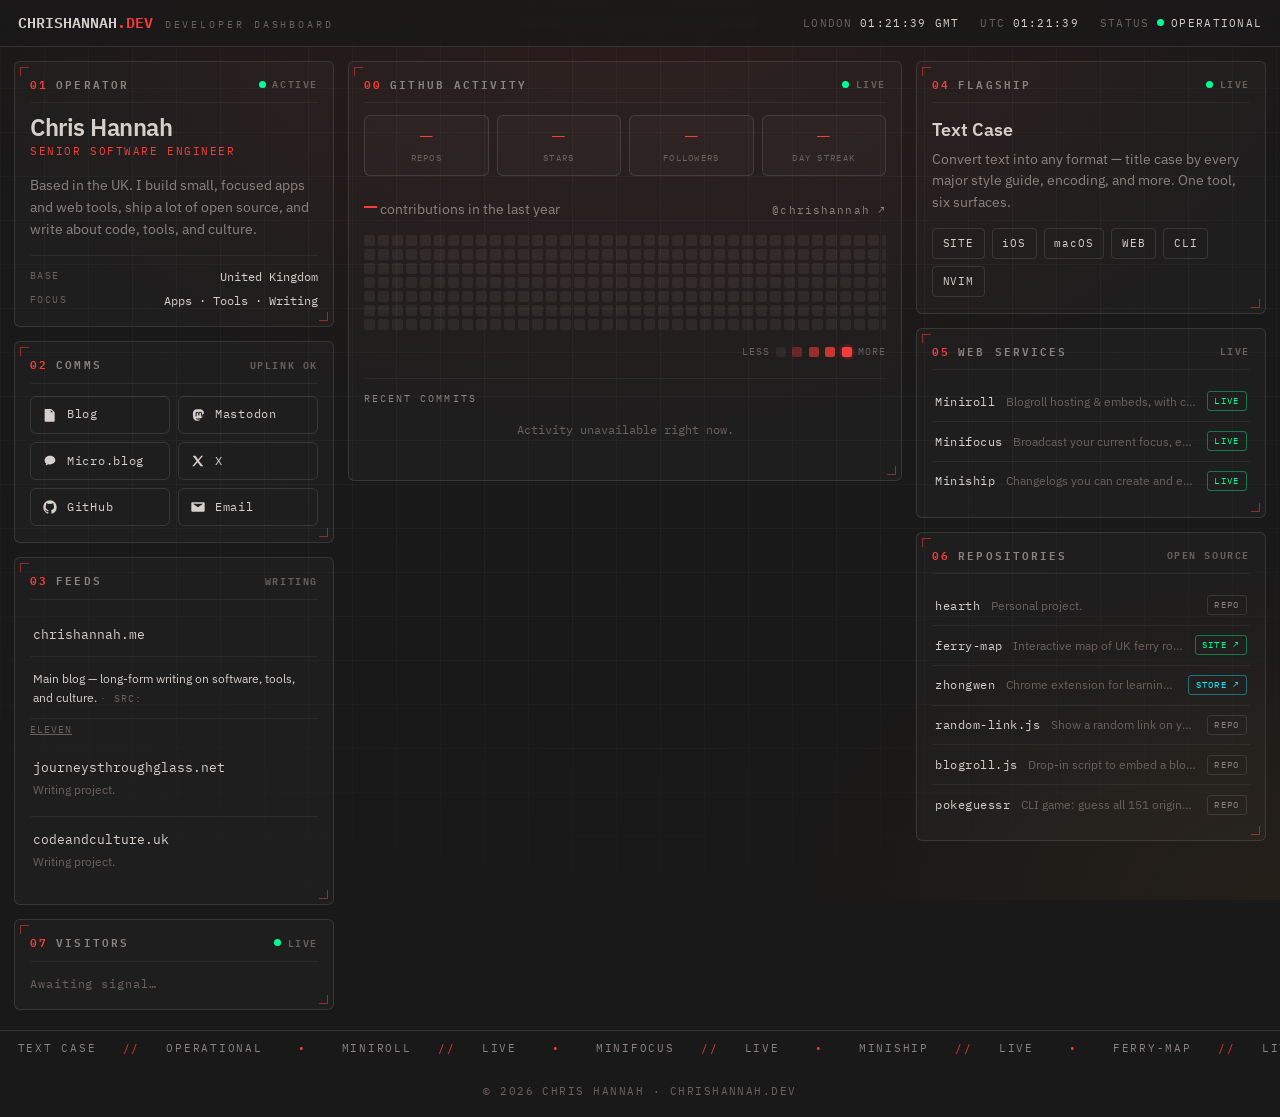
==== index.html @ a65458b7 "Add dynamic data, Voltage theme, OG image, and SEO Dynamic: - Latest blog posts in Feeds via a sched" ====
<!DOCTYPE html>
<html lang="en">
<head>
  <meta charset="UTF-8" />
  <meta name="viewport" content="width=device-width, initial-scale=1.0" />
  <title>Chris Hannah — Dashboard</title>
  <meta name="description" content="Chris Hannah — Senior Software Engineer. Apps, web services, open source, and writing, with live GitHub activity." />

  <meta property="og:type" content="website" />
  <meta property="og:title" content="Chris Hannah" />
  <meta property="og:description" content="Apps, web services, open source, and writing — one dashboard." />
  <meta property="og:url" content="https://chrishannah.dev" />
  <meta property="og:image" content="https://chrishannah.dev/og.png" />
  <meta property="og:image:width" content="1200" />
  <meta property="og:image:height" content="630" />
  <meta name="twitter:card" content="summary_large_image" />
  <meta name="twitter:title" content="Chris Hannah" />
  <meta name="twitter:description" content="Apps, web services, open source, and writing — one dashboard." />
  <meta name="twitter:image" content="https://chrishannah.dev/og.png" />
  <meta name="twitter:site" content="@chrishannah" />
  <meta name="theme-color" content="#1a1919" />

  <link rel="icon" href="data:image/svg+xml,%3Csvg xmlns='http://www.w3.org/2000/svg' viewBox='0 0 100 100'%3E%3Crect x='12' y='16' width='76' height='56' rx='6' fill='none' stroke='%23f73d3a' stroke-width='7'/%3E%3Cpath d='M24 58l14-16 12 10 16-22' fill='none' stroke='%23f73d3a' stroke-width='7' stroke-linecap='round' stroke-linejoin='round'/%3E%3C/svg%3E" />
  <link rel="me" href="https://hachyderm.io/@chrishannah" />

  <link rel="preconnect" href="https://fonts.googleapis.com" />
  <link rel="preconnect" href="https://fonts.gstatic.com" crossorigin />
  <link href="https://fonts.googleapis.com/css2?family=IBM+Plex+Mono:wght@400;500;600&family=IBM+Plex+Sans:wght@400;500;600&display=swap" rel="stylesheet" />
  <link rel="stylesheet" href="/style.css" />
</head>
<body>
  <div class="grid-bg" aria-hidden="true"></div>
  <a class="skip-link" href="#main">Skip to content</a>

  <!-- Top bar ------------------------------------------------------------- -->
  <header class="topbar">
    <div class="brand">
      <span class="mark">CHRISHANNAH<span class="dim">.DEV</span></span>
      <span class="sub">Developer Dashboard</span>
    </div>
    <div class="readouts">
      <div class="readout">
        <span class="label">London</span>
        <span class="val" id="clock-uk">--:--:--</span>
      </div>
      <div class="readout">
        <span class="label">UTC</span>
        <span class="val" id="clock-utc">--:--:--</span>
      </div>
      <div class="readout">
        <span class="label">Status</span>
        <span class="dot" aria-hidden="true"></span>
        <span class="val">Operational</span>
      </div>
    </div>
  </header>

  <main id="main" class="dash">
    <!-- LEFT ------------------------------------------------------------- -->
    <div class="col">
      <section class="panel operator" aria-labelledby="op-h">
        <div class="panel-h">
          <span class="h-left"><span class="h-idx">01</span> <span id="op-h">Operator</span></span>
          <span class="h-status"><span class="dot" aria-hidden="true"></span> Active</span>
        </div>
        <h1 class="name">Chris Hannah</h1>
        <p class="role">Senior Software Engineer</p>
        <p class="bio">
          Based in the UK. I build small, focused apps and web tools, ship a lot
          of open source, and write about code, tools, and culture.
        </p>
        <div class="meta-rows">
          <div><span class="k">Base</span><span class="v">United Kingdom</span></div>
          <div><span class="k">Focus</span><span class="v" id="focus">Apps &middot; Tools &middot; Writing</span></div>
        </div>
      </section>

      <section class="panel" aria-labelledby="comms-h">
        <div class="panel-h">
          <span class="h-left"><span class="h-idx">02</span> <span id="comms-h">Comms</span></span>
          <span class="h-status">Uplink OK</span>
        </div>
        <div class="comms-grid">
          <a class="comm" href="https://chrishannah.me">
            <svg viewBox="0 0 24 24" aria-hidden="true"><path d="M5 3h9l5 5v13a1 1 0 0 1-1 1H5a1 1 0 0 1-1-1V4a1 1 0 0 1 1-1Zm8 1.5V8h3.5L13 4.5ZM7 11h10v1.6H7V11Zm0 3.4h10V16H7v-1.6Z"/></svg>
            Blog
          </a>
          <a class="comm" href="https://hachyderm.io/@chrishannah" rel="me">
            <svg viewBox="0 0 24 24" aria-hidden="true"><path d="M21 9.6c0-4-2.6-5.2-2.6-5.2C17.1 3.7 14.9 3.5 12.7 3.5h-.06c-2.2 0-4.4.2-5.7.9 0 0-2.6 1.2-2.6 5.2 0 .9 0 2 .06 2.9.2 3.4.7 6.7 3.9 7.6 1.4.4 2.7.5 3.7.4 1.6-.08 2.6-.6 2.6-.6l-.06-1.25s-1.15.4-2.45.35c-1.3-.05-2.7-.15-2.9-1.75a3.3 3.3 0 0 1-.03-.45s1.3.32 2.95.4c1 .05 2-.06 2.95-.17 1.65-.2 3.1-1.2 3.3-2.15.3-1.45.27-3.6.27-3.6Zm-2.75 4.75h-1.7V10c0-.9-.4-1.35-1.15-1.35-.85 0-1.27.55-1.27 1.65v2.4h-1.7v-2.4c0-1.1-.42-1.65-1.27-1.65-.75 0-1.15.45-1.15 1.35v4.35H8.34V9.85c0-.9.24-1.6.7-2.1.47-.5 1.07-.76 1.82-.76.86 0 1.5.33 1.92 1l.42.72.42-.72c.42-.67 1.06-1 1.92-1 .75 0 1.35.26 1.82.76.46.5.7 1.2.7 2.1v4.5Z"/></svg>
            Mastodon
          </a>
          <a class="comm" href="https://micro.chrishannah.me">
            <svg viewBox="0 0 24 24" aria-hidden="true"><path d="M12 4c4.4 0 8 2.9 8 6.6 0 3.6-3.6 6.5-8 6.5-.9 0-1.7-.1-2.5-.3-.7.5-2 1.3-3.8 1.6-.3 0-.5-.2-.3-.5.3-.4.9-1.2 1-2C4.3 14.4 4 12.6 4 10.6 4 6.9 7.6 4 12 4Z"/></svg>
            Micro.blog
          </a>
          <a class="comm" href="https://x.com/chrishannah">
            <svg viewBox="0 0 24 24" aria-hidden="true"><path d="M4 4h4.2l4 5.6L17 4h2.6l-6.3 7.5L20 20h-4.2l-4.3-6L6 20H3.4l6.6-7.9L4 4Z"/></svg>
            X
          </a>
          <a class="comm" href="https://github.com/chrishannah">
            <svg viewBox="0 0 24 24" aria-hidden="true"><path d="M12 2C6.5 2 2 6.6 2 12.3c0 4.5 2.9 8.4 6.8 9.7.5.1.7-.2.7-.5v-1.9c-2.8.6-3.4-1.2-3.4-1.2-.5-1.2-1.1-1.5-1.1-1.5-.9-.6.1-.6.1-.6 1 .1 1.5 1 1.5 1 .9 1.5 2.3 1.1 2.9.9.1-.7.3-1.1.6-1.4-2.2-.3-4.6-1.1-4.6-5 0-1.1.4-2 1-2.7-.1-.3-.4-1.3.1-2.7 0 0 .8-.3 2.7 1a9.3 9.3 0 0 1 5 0c1.9-1.3 2.7-1 2.7-1 .5 1.4.2 2.4.1 2.7.6.7 1 1.6 1 2.7 0 3.9-2.3 4.7-4.6 5 .4.3.7.9.7 1.9v2.8c0 .3.2.6.7.5A10.1 10.1 0 0 0 22 12.3C22 6.6 17.5 2 12 2Z"/></svg>
            GitHub
          </a>
          <a class="comm" href="mailto:me@chrishannah.me">
            <svg viewBox="0 0 24 24" aria-hidden="true"><path d="M3.5 5h17A1.5 1.5 0 0 1 22 6.5v11a1.5 1.5 0 0 1-1.5 1.5h-17A1.5 1.5 0 0 1 2 17.5v-11A1.5 1.5 0 0 1 3.5 5Zm.9 2 7.6 5.4L19.6 7H4.4Z"/></svg>
            Email
          </a>
        </div>
      </section>

      <section class="panel" aria-labelledby="feeds-h">
        <div class="panel-h">
          <span class="h-left"><span class="h-idx">03</span> <span id="feeds-h">Feeds</span></span>
          <span class="h-status">Writing</span>
        </div>
        <div class="feeds">
          <a class="feed" href="https://chrishannah.me" data-feed="chrishannah.me">
            <span class="feed-name">chrishannah.me</span>
            <div class="feed-desc">
              Main blog — long-form writing on software, tools, and culture.
              <span class="feed-src"> · src: <a class="feed-src" href="https://github.com/chrishannah/eleven">eleven</a></span>
            </div>
            <div class="feed-latest" hidden></div>
          </a>
          <a class="feed" href="https://journeysthroughglass.net" data-feed="journeysthroughglass.net">
            <span class="feed-name">journeysthroughglass.net</span>
            <div class="feed-desc">Writing project.</div>
            <div class="feed-latest" hidden></div>
          </a>
          <a class="feed" href="https://codeandculture.uk" data-feed="codeandculture.uk">
            <span class="feed-name">codeandculture.uk</span>
            <div class="feed-desc">Writing project.</div>
            <div class="feed-latest" hidden></div>
          </a>
        </div>
      </section>

      <section class="panel" aria-labelledby="vis-h">
        <div class="panel-h">
          <span class="h-left"><span class="h-idx">07</span> <span id="vis-h">Visitors</span></span>
          <span class="h-status"><span class="dot" aria-hidden="true"></span> Live</span>
        </div>
        <!-- Tinylytics countries widget (rendered by the embed script below) -->
        <div class="tinylytics_countries countries"></div>
      </section>
    </div>

    <!-- CENTER — live GitHub activity ------------------------------------ -->
    <div class="col">
      <section class="panel activity-panel" aria-labelledby="act-h">
        <div class="panel-h">
          <span class="h-left"><span class="h-idx">00</span> <span id="act-h">GitHub Activity</span></span>
          <span class="h-status"><span class="dot" aria-hidden="true"></span> Live</span>
        </div>

        <div class="stats" id="stats">
          <div class="stat"><span class="stat-n" id="st-repos">&mdash;</span><span class="stat-l">Repos</span></div>
          <div class="stat"><span class="stat-n" id="st-stars">&mdash;</span><span class="stat-l">Stars</span></div>
          <div class="stat"><span class="stat-n" id="st-followers">&mdash;</span><span class="stat-l">Followers</span></div>
          <div class="stat"><span class="stat-n" id="st-streak">&mdash;</span><span class="stat-l">Day streak</span></div>
        </div>

        <div class="hm-head">
          <div class="t"><span class="hm-total" id="ct-total">&mdash;</span> contributions in the last year</div>
          <a class="hm-profile" href="https://github.com/chrishannah">@chrishannah &#8599;</a>
        </div>

        <div class="heatmap-scroll">
          <div class="heatmap" id="heatmap" role="img" aria-label="GitHub contribution heatmap for the last year"></div>
        </div>
        <div class="hm-legend">
          Less
          <span class="hm-cell" aria-hidden="true"></span>
          <span class="hm-cell l1" aria-hidden="true"></span>
          <span class="hm-cell l2" aria-hidden="true"></span>
          <span class="hm-cell l3" aria-hidden="true"></span>
          <span class="hm-cell l4" aria-hidden="true"></span>
          More
        </div>

        <div class="act-sub">
          <span>Recent Commits</span>
          <span id="act-live"></span>
        </div>
        <ol class="log" id="log">
          <li class="skel"><span class="sk sk-a"></span><span class="sk sk-b"></span><span class="sk sk-c"></span></li>
          <li class="skel"><span class="sk sk-a"></span><span class="sk sk-b"></span><span class="sk sk-c"></span></li>
          <li class="skel"><span class="sk sk-a"></span><span class="sk sk-b"></span><span class="sk sk-c"></span></li>
          <li class="skel"><span class="sk sk-a"></span><span class="sk sk-b"></span><span class="sk sk-c"></span></li>
          <li class="skel"><span class="sk sk-a"></span><span class="sk sk-b"></span><span class="sk sk-c"></span></li>
        </ol>
      </section>
    </div>

    <!-- RIGHT ------------------------------------------------------------ -->
    <div class="col">
      <section class="panel" aria-labelledby="flag-h">
        <div class="panel-h">
          <span class="h-left"><span class="h-idx">04</span> <span id="flag-h">Flagship</span></span>
          <span class="h-status"><span class="dot" aria-hidden="true"></span> Live</span>
        </div>
        <h2 class="flag-title">Text Case</h2>
        <p class="flag-desc">
          Convert text into any format — title case by every major style guide,
          encoding, and more. One tool, six surfaces.
        </p>
        <div class="platforms">
          <a class="platform" href="https://textcase.app">SITE</a>
          <a class="platform" href="https://apps.apple.com/us/app/text-case/id1407730596?uo=4">iOS</a>
          <a class="platform" href="https://apps.apple.com/us/app/text-case/id1492174677?ls=1&amp;mt=12">macOS</a>
          <a class="platform" href="https://web.textcase.app">WEB</a>
          <a class="platform" href="https://github.com/chrishannah/textcase-cli">CLI</a>
          <a class="platform" href="https://github.com/chrishannah/textcase.nvim">NVIM</a>
        </div>
      </section>

      <section class="panel" aria-labelledby="svc-h">
        <div class="panel-h">
          <span class="h-left"><span class="h-idx">05</span> <span id="svc-h">Web Services</span></span>
          <span class="h-status">Live</span>
        </div>
        <div class="systems">
          <a class="sys" href="https://miniroll.app">
            <span class="sys-name">Miniroll</span>
            <span class="sys-desc">Blogroll hosting &amp; embeds, with combined RSS.</span>
            <span class="sys-tag live">Live</span>
          </a>
          <a class="sys" href="https://minifocus.app">
            <span class="sys-name">Minifocus</span>
            <span class="sys-desc">Broadcast your current focus, embed anywhere.</span>
            <span class="sys-tag live">Live</span>
          </a>
          <a class="sys" href="https://miniship.app">
            <span class="sys-name">Miniship</span>
            <span class="sys-desc">Changelogs you can create and embed.</span>
            <span class="sys-tag live">Live</span>
          </a>
        </div>
      </section>

      <section class="panel" aria-labelledby="repo-h">
        <div class="panel-h">
          <span class="h-left"><span class="h-idx">06</span> <span id="repo-h">Repositories</span></span>
          <span class="h-status">Open Source</span>
        </div>
        <div class="systems">
          <a class="sys" href="https://github.com/chrishannah/hearth">
            <span class="sys-name">hearth</span>
            <span class="sys-desc">Personal project.</span>
            <span class="sys-tag">Repo</span>
          </a>
          <div class="sys">
            <a class="sys-name" href="https://github.com/chrishannah/ferry-map">ferry-map</a>
            <span class="sys-desc">Interactive map of UK ferry routes.</span>
            <a class="sys-tag live" href="https://ferry.chrishannah.dev">Site&nbsp;&#8599;</a>
          </div>
          <div class="sys">
            <a class="sys-name" href="https://github.com/chrishannah/zhongwen">zhongwen</a>
            <span class="sys-desc">Chrome extension for learning Mandarin.</span>
            <a class="sys-tag store" href="https://chromewebstore.google.com/detail/zhongwen/locihbdghodjcnihijgfoidcjdagjpco">Store&nbsp;&#8599;</a>
          </div>
          <a class="sys" href="https://github.com/chrishannah/random-link.js">
            <span class="sys-name">random-link.js</span>
            <span class="sys-desc">Show a random link on your website.</span>
            <span class="sys-tag">Repo</span>
          </a>
          <a class="sys" href="https://github.com/chrishannah/blogroll.js">
            <span class="sys-name">blogroll.js</span>
            <span class="sys-desc">Drop-in script to embed a blogroll.</span>
            <span class="sys-tag">Repo</span>
          </a>
          <a class="sys" href="https://github.com/chrishannah/pokeguessr">
            <span class="sys-name">pokeguessr</span>
            <span class="sys-desc">CLI game: guess all 151 original Pokémon.</span>
            <span class="sys-tag">Repo</span>
          </a>
        </div>
      </section>
    </div>
  </main>

  <!-- Ticker -------------------------------------------------------------- -->
  <div class="ticker" aria-hidden="true">
    <div class="ticker-track" id="ticker"></div>
  </div>

  <footer class="foot">
    &copy; <span id="year">2026</span> Chris Hannah · chrishannah.dev
  </footer>

  <!-- Clocks, ticker ------------------------------------------------------ -->
  <script>
    (function () {
      var utcEl = document.getElementById("clock-utc");
      var ukEl = document.getElementById("clock-uk");
      var ukFmt, ukZone;
      try {
        ukFmt = new Intl.DateTimeFormat("en-GB", {
          timeZone: "Europe/London", hour: "2-digit", minute: "2-digit",
          second: "2-digit", hour12: false
        });
        ukZone = new Intl.DateTimeFormat("en-GB", {
          timeZone: "Europe/London", timeZoneName: "short"
        });
      } catch (e) {}
      function pad(n) { return String(n).padStart(2, "0"); }
      function tick() {
        var d = new Date();
        utcEl.textContent =
          pad(d.getUTCHours()) + ":" + pad(d.getUTCMinutes()) + ":" + pad(d.getUTCSeconds());
        if (ukFmt) {
          var tz = "";
          try {
            var parts = ukZone.formatToParts(d);
            for (var i = 0; i < parts.length; i++)
              if (parts[i].type === "timeZoneName") tz = " " + parts[i].value;
          } catch (e) {}
          ukEl.textContent = ukFmt.format(d) + tz;
        } else {
          ukEl.textContent = utcEl.textContent;
        }
      }
      tick();
      setInterval(tick, 1000);
      document.getElementById("year").textContent = new Date().getFullYear();

      var items = [
        "TEXT CASE // OPERATIONAL", "MINIROLL // LIVE", "MINIFOCUS // LIVE",
        "MINISHIP // LIVE", "FERRY-MAP // LIVE", "ZHONGWEN // CHROME STORE",
        "BLOGROLL.JS // ONLINE", "RANDOM-LINK.JS // ONLINE", "POKEGUESSR // ONLINE",
        "CHRISHANNAH.ME // BROADCASTING", "ALL SYSTEMS NOMINAL"
      ];
      var html = items.map(function (t) {
        return "<span>" + t.replace("//", '<span class="sep">//</span>') + "</span>";
      }).join('<span class="sep">•</span>');
      document.getElementById("ticker").innerHTML =
        html + '<span class="sep">•</span>' + html;
    })();
  </script>

  <!-- Live GitHub activity ------------------------------------------------ -->
  <script>
    (function () {
      var USER = "chrishannah";
      // Minifocus: set this to your public Minifocus JSON/text endpoint to show
      // your current focus live. Leave "" to keep the static focus label.
      var FOCUS_URL = "";
      var hm = document.getElementById("heatmap");

      // Skeleton heatmap so the panel looks intentional before/without data.
      var SKELETON = 53 * 7;
      for (var i = 0; i < SKELETON; i++) {
        var c = document.createElement("div");
        c.className = "hm-cell";
        hm.appendChild(c);
      }

      function fmt(n) { return (n == null ? "—" : Number(n).toLocaleString()); }

      function streakFrom(days) {
        // consecutive days with contributions, counting back from the end;
        // today counting as 0 does not break the streak (grace day).
        var streak = 0;
        var todayStr = new Date().toISOString().slice(0, 10);
        for (var i = days.length - 1; i >= 0; i--) {
          if (days[i].count > 0) streak++;
          else if (days[i].date === todayStr) continue; // grace for today
          else break;
        }
        return streak;
      }

      function timeAgo(iso) {
        var s = Math.floor((Date.now() - new Date(iso).getTime()) / 1000);
        if (s < 60) return s + "s";
        var m = Math.floor(s / 60); if (m < 60) return m + "m";
        var h = Math.floor(m / 60); if (h < 24) return h + "h";
        var d = Math.floor(h / 24); if (d < 7) return d + "d";
        var w = Math.floor(d / 7); if (w < 5) return w + "w";
        var mo = Math.floor(d / 30); if (mo < 12) return mo + "mo";
        return Math.floor(d / 365) + "y";
      }
      function esc(t) {
        var e = document.createElement("div");
        e.textContent = t == null ? "" : String(t);
        return e.innerHTML;
      }

      // --- Contribution heatmap (CORS-friendly community API) ---
      fetch("https://github-contributions-api.jogruber.de/v4/" + USER + "?y=last")
        .then(function (r) { if (!r.ok) throw 0; return r.json(); })
        .then(function (data) {
          var days = data.contributions || [];
          if (!days.length) return;
          hm.innerHTML = "";
          var first = new Date(days[0].date + "T00:00:00Z");
          var pad = first.getUTCDay();
          for (var p = 0; p < pad; p++) {
            var pc = document.createElement("div");
            pc.className = "hm-cell pad";
            hm.appendChild(pc);
          }
          var total = 0;
          days.forEach(function (day) {
            total += day.count;
            var cell = document.createElement("div");
            cell.className = "hm-cell l" + day.level;
            cell.title = day.date + " · " + day.count +
              (day.count === 1 ? " contribution" : " contributions");
            hm.appendChild(cell);
          });
          document.getElementById("ct-total").textContent = total.toLocaleString();
          document.getElementById("st-streak").textContent = fmt(streakFrom(days));
          var sc = document.querySelector(".heatmap-scroll");
          sc.scrollLeft = sc.scrollWidth;
        })
        .catch(function () {
          document.getElementById("ct-total").textContent = "—";
        });

      // --- Profile + repo stats (GitHub API, CORS-enabled) ---
      fetch("https://api.github.com/users/" + USER)
        .then(function (r) { if (!r.ok) throw 0; return r.json(); })
        .then(function (u) {
          document.getElementById("st-repos").textContent = fmt(u.public_repos);
          document.getElementById("st-followers").textContent = fmt(u.followers);
        })
        .catch(function () {});

      fetch("https://api.github.com/users/" + USER + "/repos?per_page=100&type=owner")
        .then(function (r) { if (!r.ok) throw 0; return r.json(); })
        .then(function (repos) {
          var stars = repos.reduce(function (a, r) {
            return a + (r.fork ? 0 : (r.stargazers_count || 0));
          }, 0);
          document.getElementById("st-stars").textContent = fmt(stars);
        })
        .catch(function () {});

      // --- Current focus (Minifocus) ---
      if (FOCUS_URL) {
        fetch(FOCUS_URL)
          .then(function (r) { if (!r.ok) throw 0; var ct = r.headers.get("content-type") || ""; return ct.indexOf("json") > -1 ? r.json() : r.text(); })
          .then(function (d) {
            var text = typeof d === "string" ? d : (d.focus || d.status || d.text || d.title || "");
            text = String(text).trim();
            if (text) document.getElementById("focus").textContent = text;
          })
          .catch(function () {});
      }

      // --- Latest blog posts (cached by GitHub Action -> data/feeds.json) ---
      fetch("/data/feeds.json", { cache: "no-cache" })
        .then(function (r) { if (!r.ok) throw 0; return r.json(); })
        .then(function (data) {
          var feeds = (data && data.feeds) || {};
          document.querySelectorAll("[data-feed]").forEach(function (el) {
            var f = feeds[el.getAttribute("data-feed")];
            if (!f || !f.title) return;
            var slot = el.querySelector(".feed-latest");
            if (!slot) return;
            var when = "";
            if (f.date) {
              var d = new Date(f.date);
              if (!isNaN(d)) when = " · " + d.toLocaleDateString("en-GB", { day: "numeric", month: "short" });
            }
            slot.innerHTML = '<span class="fl-arrow">›</span>' +
              '<span class="fl-title">' + esc(f.title) + "</span>" +
              '<span class="fl-date">' + esc(when) + "</span>";
            slot.hidden = false;
          });
        })
        .catch(function () {});

      // --- Recent commits / activity (GitHub public events, CORS-enabled) ---
      var log = document.getElementById("log");
      fetch("https://api.github.com/users/" + USER + "/events/public?per_page=40", {
        headers: { Accept: "application/vnd.github+json" }
      })
        .then(function (r) { if (!r.ok) throw 0; return r.json(); })
        .then(function (events) {
          var rows = [];
          for (var i = 0; i < events.length && rows.length < 7; i++) {
            var ev = events[i];
            var repo = (ev.repo && ev.repo.name ? ev.repo.name.split("/").pop() : "");
            var msg = null;
            if (ev.type === "PushEvent" && ev.payload.commits && ev.payload.commits.length) {
              msg = ev.payload.commits[ev.payload.commits.length - 1].message.split("\n")[0];
            } else if (ev.type === "CreateEvent" && ev.payload.ref_type === "repository") {
              msg = "created repository";
            } else if (ev.type === "CreateEvent" && ev.payload.ref_type === "tag") {
              msg = "tagged " + ev.payload.ref;
            } else if (ev.type === "ReleaseEvent") {
              msg = "released " + (ev.payload.release ? ev.payload.release.tag_name : "");
            } else if (ev.type === "PullRequestEvent") {
              msg = ev.payload.action + " PR: " + ev.payload.pull_request.title;
            } else if (ev.type === "IssuesEvent") {
              msg = ev.payload.action + " issue: " + ev.payload.issue.title;
            }
            if (msg) rows.push({ repo: repo, msg: msg, ago: timeAgo(ev.created_at) });
          }
          if (!rows.length) {
            log.innerHTML = '<li class="empty">No recent public activity.</li>';
            return;
          }
          log.innerHTML = rows.map(function (r) {
            return '<li><span class="repo">' + esc(r.repo) + '</span>' +
              '<span class="msg">' + esc(r.msg) + '</span>' +
              '<span class="ago">' + esc(r.ago) + '</span></li>';
          }).join("");
          document.getElementById("act-live").textContent = "· synced " +
            new Date().toLocaleTimeString([], { hour: "2-digit", minute: "2-digit" });
        })
        .catch(function () {
          log.innerHTML = '<li class="empty">Activity unavailable right now.</li>';
        });
    })();
  </script>

  <!-- Analytics + countries widget (Tinylytics). Counts hits and renders the
       .tinylytics_countries widget. Remove ?countries to hide the widget. -->
  <script defer src="https://tinylytics.app/embed/_WLqQ_gWymW1kmjy_GQt.js?countries"></script>
</body>
</html>
---- style.css ----
/* ===========================================================================
   chrishannah.dev — Developer Situation Dashboard
   Dark HUD / command-center aesthetic. No build step.
=========================================================================== */

:root {
  /* Palette: Voltage — carbon black / parchment, cinnabar lead, neon spectrum.
     Matched to the chrishannah.me blog theme. */
  --bg: #1a1919;
  --bg-2: #262424;
  --panel: rgba(214, 208, 205, 0.028);
  --panel-2: rgba(214, 208, 205, 0.055);
  --line: rgba(214, 208, 205, 0.14);
  --line-soft: rgba(214, 208, 205, 0.07);
  --grid: rgba(214, 208, 205, 0.045);

  --fg: #d6d0cd;
  --fg-dim: #8a8482;
  --fg-faint: #6a625f;

  --accent: #f73d3a;   /* cinnabar */
  --accent-2: #17ecff; /* electric aqua */
  --live: #00ff95;     /* spring green */
  --warn: #f3961d;     /* carrot orange */
  --danger: #ee388a;   /* barbie pink */

  /* contribution heatmap scale (cinnabar heat) */
  --hm0: rgba(214, 208, 205, 0.07);
  --hm1: rgba(247, 61, 58, 0.32);
  --hm2: rgba(247, 61, 58, 0.55);
  --hm3: rgba(247, 61, 58, 0.78);
  --hm4: #f73d3a;

  --radius: 6px;
  --mono: "IBM Plex Mono", ui-monospace, SFMono-Regular, "SF Mono", Menlo,
    Consolas, monospace;
  --sans: "IBM Plex Sans", -apple-system, BlinkMacSystemFont, "Segoe UI", Roboto,
    Helvetica, Arial, sans-serif;
}

*,
*::before,
*::after {
  box-sizing: border-box;
}

html {
  -webkit-text-size-adjust: 100%;
}

body {
  margin: 0;
  min-height: 100vh;
  background: var(--bg);
  color: var(--fg);
  font-family: var(--sans);
  font-size: 15px;
  line-height: 1.55;
  -webkit-font-smoothing: antialiased;
  text-rendering: optimizeLegibility;
  overflow-x: hidden;
}

/* Ambient layers ---------------------------------------------------------- */

.grid-bg {
  position: fixed;
  inset: 0;
  pointer-events: none;
  z-index: 0;
  background-image: linear-gradient(var(--grid) 1px, transparent 1px),
    linear-gradient(90deg, var(--grid) 1px, transparent 1px);
  background-size: 44px 44px;
  mask-image: radial-gradient(ellipse 90% 80% at 50% 30%, #000 40%, transparent 100%);
  -webkit-mask-image: radial-gradient(ellipse 90% 80% at 50% 30%, #000 40%, transparent 100%);
}

body::before {
  content: "";
  position: fixed;
  inset: 0;
  z-index: 0;
  background: radial-gradient(1200px 800px at 50% -5%, rgba(247, 61, 58, 0.09), transparent 60%),
    radial-gradient(900px 600px at 100% 100%, rgba(243, 150, 29, 0.05), transparent 55%);
  pointer-events: none;
}

/* Links never fall back to the browser's default visited purple */
a { color: var(--accent); }
a:visited { color: inherit; }
.comm, .comm:visited,
.platform, .platform:visited,
.sys, .sys:visited,
.sys-name, .sys-name:visited,
.feed, .feed:visited,
.feed-name, .feed-name:visited { color: var(--fg); }
.hm-profile:visited, .feed-src:visited { color: var(--fg-faint); }
.sys-tag:visited { color: inherit; }

.skip-link {
  position: absolute;
  left: -9999px;
  top: 0;
  z-index: 100;
  background: var(--accent);
  color: #1a1919;
  padding: 0.5rem 1rem;
  font-family: var(--mono);
  font-weight: 600;
}
.skip-link:focus {
  left: 0;
}

/* Top bar ----------------------------------------------------------------- */

.topbar {
  position: sticky;
  top: 0;
  z-index: 50;
  display: flex;
  align-items: center;
  justify-content: space-between;
  gap: 1rem;
  flex-wrap: wrap;
  padding: 0.7rem 1.1rem;
  background: rgba(26, 25, 25, 0.82);
  backdrop-filter: blur(8px);
  -webkit-backdrop-filter: blur(8px);
  border-bottom: 1px solid var(--line);
}

.brand {
  display: flex;
  align-items: baseline;
  gap: 0.75rem;
  min-width: 0;
}
.brand .mark {
  font-family: var(--mono);
  font-weight: 600;
  font-size: 0.95rem;
  color: var(--fg);
}
.brand .mark .dim {
  color: var(--accent);
}
.brand .sub {
  font-family: var(--mono);
  font-size: 0.65rem;
  letter-spacing: 0.28em;
  text-transform: uppercase;
  color: var(--fg-faint);
  white-space: nowrap;
}

.readouts {
  display: flex;
  align-items: center;
  gap: 1.3rem;
  font-family: var(--mono);
  font-size: 0.68rem;
  letter-spacing: 0.12em;
  text-transform: uppercase;
  color: var(--fg-dim);
}
.readout {
  display: flex;
  align-items: center;
  gap: 0.45rem;
  white-space: nowrap;
}
.readout .label {
  color: var(--fg-faint);
}
.readout .val {
  color: var(--fg);
  font-variant-numeric: tabular-nums;
}

.dot {
  width: 7px;
  height: 7px;
  border-radius: 50%;
  background: var(--live);
  box-shadow: 0 0 0 0 rgba(0, 255, 149, 0.55);
  animation: pulse 2.4s infinite;
  flex-shrink: 0;
}
.dot.warn {
  background: var(--warn);
  animation: pulse-warn 2.4s infinite;
}
@keyframes pulse {
  0% { box-shadow: 0 0 0 0 rgba(0, 255, 149, 0.5); }
  70% { box-shadow: 0 0 0 6px rgba(0, 255, 149, 0); }
  100% { box-shadow: 0 0 0 0 rgba(0, 255, 149, 0); }
}
@keyframes pulse-warn {
  0% { box-shadow: 0 0 0 0 rgba(243, 150, 29, 0.5); }
  70% { box-shadow: 0 0 0 6px rgba(243, 150, 29, 0); }
  100% { box-shadow: 0 0 0 0 rgba(243, 150, 29, 0); }
}

/* Dashboard grid ---------------------------------------------------------- */

.dash {
  position: relative;
  z-index: 1;
  display: grid;
  grid-template-columns: 320px minmax(0, 1fr) 350px;
  gap: 14px;
  padding: 14px;
  max-width: 1500px;
  margin: 0 auto;
  align-items: start;
}
.col {
  display: flex;
  flex-direction: column;
  gap: 14px;
  min-width: 0;
}

/* Panels ------------------------------------------------------------------ */

.panel {
  position: relative;
  background: var(--panel);
  border: 1px solid var(--line);
  border-radius: var(--radius);
  padding: 14px 15px 16px;
}
.panel::before,
.panel::after {
  content: "";
  position: absolute;
  width: 9px;
  height: 9px;
  border-color: var(--accent);
  border-style: solid;
  opacity: 0.55;
  pointer-events: none;
}
.panel::before {
  top: 5px;
  left: 5px;
  border-width: 1px 0 0 1px;
}
.panel::after {
  bottom: 5px;
  right: 5px;
  border-width: 0 1px 1px 0;
}

.panel-h {
  display: flex;
  align-items: center;
  justify-content: space-between;
  gap: 0.75rem;
  font-family: var(--mono);
  font-size: 0.66rem;
  font-weight: 600;
  letter-spacing: 0.2em;
  text-transform: uppercase;
  color: var(--fg-dim);
  padding-bottom: 10px;
  margin-bottom: 12px;
  border-bottom: 1px solid var(--line-soft);
}
.panel-h .h-left {
  display: flex;
  align-items: center;
  gap: 0.5rem;
}
.panel-h .h-idx {
  color: var(--accent);
}
.panel-h .h-status {
  display: flex;
  align-items: center;
  gap: 0.4rem;
  color: var(--fg-faint);
  font-size: 0.62rem;
  letter-spacing: 0.16em;
}

/* Operator ---------------------------------------------------------------- */

.operator .name {
  font-size: 1.5rem;
  line-height: 1.05;
  letter-spacing: -0.02em;
  margin: 0 0 0.15rem;
  font-weight: 600;
}
.operator .role {
  font-family: var(--mono);
  font-size: 0.7rem;
  letter-spacing: 0.14em;
  text-transform: uppercase;
  color: var(--accent);
  margin: 0 0 0.85rem;
}
.operator .bio {
  margin: 0;
  color: var(--fg-dim);
  font-size: 0.9rem;
}
.meta-rows {
  margin-top: 0.9rem;
  border-top: 1px solid var(--line-soft);
  padding-top: 0.75rem;
  display: grid;
  gap: 0.4rem;
  font-family: var(--mono);
  font-size: 0.72rem;
}
.meta-rows div {
  display: flex;
  justify-content: space-between;
  gap: 1rem;
}
.meta-rows .k {
  color: var(--fg-faint);
  text-transform: uppercase;
  letter-spacing: 0.14em;
  font-size: 0.64rem;
}
.meta-rows .v {
  color: var(--fg);
}

/* Comms ------------------------------------------------------------------- */

.comms-grid {
  display: grid;
  grid-template-columns: repeat(2, 1fr);
  gap: 8px;
}
.comm {
  display: flex;
  align-items: center;
  gap: 0.55rem;
  padding: 0.55rem 0.7rem;
  border: 1px solid var(--line);
  border-radius: var(--radius);
  color: var(--fg);
  text-decoration: none;
  font-family: var(--mono);
  font-size: 0.75rem;
  letter-spacing: 0.06em;
  transition: border-color 0.15s, color 0.15s, background 0.15s;
}
.comm:hover {
  border-color: var(--accent);
  color: var(--accent);
  background: var(--panel-2);
}
.comm svg {
  width: 16px;
  height: 16px;
  fill: currentColor;
  flex-shrink: 0;
}

/* Activity (GitHub) centerpiece ------------------------------------------- */

.activity-panel {
  min-height: 420px;
}

/* GitHub stat tiles */
.stats {
  display: grid;
  grid-template-columns: repeat(4, 1fr);
  gap: 8px;
  margin-bottom: 14px;
}
.stat {
  border: 1px solid var(--line);
  border-radius: var(--radius);
  padding: 0.6rem 0.4rem;
  text-align: center;
  background: var(--panel);
}
.stat-n {
  display: block;
  font-family: var(--mono);
  font-size: 1.3rem;
  line-height: 1;
  color: var(--accent);
  font-variant-numeric: tabular-nums;
}
.stat-l {
  display: block;
  margin-top: 0.3rem;
  font-family: var(--mono);
  font-size: 0.56rem;
  letter-spacing: 0.14em;
  text-transform: uppercase;
  color: var(--fg-faint);
}
.hm-head {
  display: flex;
  align-items: baseline;
  justify-content: space-between;
  gap: 1rem;
  flex-wrap: wrap;
  margin-bottom: 12px;
}
.hm-head .t {
  color: var(--fg-dim);
  font-size: 0.85rem;
}
.hm-total {
  font-family: var(--mono);
  font-size: 1.35rem;
  color: var(--accent);
  font-variant-numeric: tabular-nums;
}
.hm-profile {
  font-family: var(--mono);
  font-size: 0.7rem;
  letter-spacing: 0.1em;
  color: var(--fg-dim);
  text-decoration: none;
}
.hm-profile:hover {
  color: var(--accent);
}

.heatmap-scroll {
  overflow-x: auto;
  padding-bottom: 6px;
  scrollbar-width: thin;
  scrollbar-color: var(--line) transparent;
}
.heatmap-scroll::-webkit-scrollbar {
  height: 6px;
}
.heatmap-scroll::-webkit-scrollbar-thumb {
  background: var(--line);
  border-radius: 3px;
}
.heatmap {
  display: grid;
  grid-auto-flow: column;
  grid-template-rows: repeat(7, 1fr);
  grid-auto-columns: 11px;
  gap: 3px;
  width: max-content;
}
.hm-cell {
  width: 11px;
  height: 11px;
  border-radius: 2px;
  background: var(--hm0);
}
.hm-cell.l1 { background: var(--hm1); }
.hm-cell.l2 { background: var(--hm2); }
.hm-cell.l3 { background: var(--hm3); }
.hm-cell.l4 { background: var(--hm4); box-shadow: 0 0 5px rgba(247, 61, 58, 0.6); }
.hm-cell.pad { background: transparent; }

.hm-legend {
  display: flex;
  align-items: center;
  gap: 0.4rem;
  justify-content: flex-end;
  margin-top: 8px;
  font-family: var(--mono);
  font-size: 0.62rem;
  letter-spacing: 0.1em;
  text-transform: uppercase;
  color: var(--fg-faint);
}
.hm-legend .hm-cell {
  width: 10px;
  height: 10px;
}

.act-sub {
  display: flex;
  align-items: center;
  justify-content: space-between;
  margin: 18px 0 6px;
  padding-top: 12px;
  border-top: 1px solid var(--line-soft);
  font-family: var(--mono);
  font-size: 0.64rem;
  letter-spacing: 0.2em;
  text-transform: uppercase;
  color: var(--fg-dim);
}
.log {
  list-style: none;
  margin: 0;
  padding: 0;
  font-family: var(--mono);
}
.log li {
  display: flex;
  align-items: baseline;
  gap: 0.7rem;
  padding: 0.5rem 0.1rem;
  border-bottom: 1px solid var(--line-soft);
  font-size: 0.76rem;
}
.log li:last-child { border-bottom: 0; }
.log .repo {
  color: var(--accent);
  white-space: nowrap;
}
.log .msg {
  color: var(--fg-dim);
  flex: 1;
  min-width: 0;
  overflow: hidden;
  text-overflow: ellipsis;
  white-space: nowrap;
}
.log .ago {
  color: var(--fg-faint);
  white-space: nowrap;
  font-size: 0.7rem;
}
.log .empty {
  color: var(--fg-faint);
  justify-content: center;
}
/* commit-log loading skeleton */
.log li.skel {
  align-items: center;
}
.sk {
  height: 9px;
  border-radius: 3px;
  background: linear-gradient(90deg, var(--line-soft), var(--panel-2), var(--line-soft));
  background-size: 200% 100%;
  animation: shimmer 1.5s linear infinite;
}
.sk-a { width: 20%; }
.sk-b { flex: 1; }
.sk-c { width: 9%; }
@keyframes shimmer {
  to { background-position: -200% 0; }
}

/* Flagship ---------------------------------------------------------------- */

.flag-title {
  font-size: 1.15rem;
  margin: 0 0 0.3rem;
  font-weight: 600;
}
.flag-desc {
  margin: 0 0 0.9rem;
  color: var(--fg-dim);
  font-size: 0.88rem;
}
.platforms {
  display: flex;
  flex-wrap: wrap;
  gap: 7px;
}
.platform {
  font-family: var(--mono);
  font-size: 0.7rem;
  letter-spacing: 0.08em;
  padding: 0.35rem 0.6rem;
  border: 1px solid var(--line);
  border-radius: 4px;
  color: var(--fg);
  text-decoration: none;
  transition: border-color 0.15s, color 0.15s, background 0.15s;
}
.platform:hover {
  border-color: var(--accent);
  color: var(--accent);
  background: var(--panel-2);
}

/* Systems list ------------------------------------------------------------ */

.systems {
  display: flex;
  flex-direction: column;
}
.sys {
  display: grid;
  grid-template-columns: auto 1fr auto;
  align-items: center;
  gap: 0.65rem;
  padding: 0.6rem 0.2rem;
  border-bottom: 1px solid var(--line-soft);
  text-decoration: none;
  color: var(--fg);
}
.sys:last-child { border-bottom: 0; }
.sys:hover { background: var(--panel-2); }
.sys:hover > .sys-name { color: var(--accent); }
/* Whole-row click target: the name link stretches over the row; a tag link
   sits above it so it stays independently clickable. */
a.sys-name::after {
  content: "";
  position: absolute;
  inset: 0;
}
.sys > a.sys-tag { position: relative; z-index: 1; }
.sys-name {
  font-family: var(--mono);
  font-size: 0.78rem;
  letter-spacing: 0.04em;
  transition: color 0.15s;
  color: inherit;
  text-decoration: none;
}
a.sys-name:hover { color: var(--accent); }
.sys-desc {
  color: var(--fg-faint);
  font-size: 0.78rem;
  overflow: hidden;
  text-overflow: ellipsis;
  white-space: nowrap;
}
.sys-tag {
  font-family: var(--mono);
  font-size: 0.56rem;
  letter-spacing: 0.14em;
  text-transform: uppercase;
  color: var(--fg-dim);
  border: 1px solid var(--line);
  border-radius: 3px;
  padding: 0.12rem 0.4rem;
  white-space: nowrap;
}
.sys-tag.live { color: var(--live); border-color: rgba(0, 255, 149, 0.4); }
.sys-tag.soon { color: var(--warn); border-color: rgba(243, 150, 29, 0.4); }
.sys-tag.store { color: var(--accent-2); border-color: rgba(23, 236, 255, 0.4); }
a.sys-tag {
  text-decoration: none;
  transition: border-color 0.15s, background 0.15s;
}
a.sys-tag:hover {
  background: var(--panel-2);
  border-color: currentColor;
}

/* Feeds ------------------------------------------------------------------- */

.feed {
  display: block;
  padding: 0.65rem 0.2rem;
  border-bottom: 1px solid var(--line-soft);
  text-decoration: none;
  color: var(--fg);
}
.feed:last-child { border-bottom: 0; }
.feed:hover .feed-name { color: var(--accent); }
.feed-name {
  font-family: var(--mono);
  font-size: 0.82rem;
  transition: color 0.15s;
}
.feed-desc {
  color: var(--fg-faint);
  font-size: 0.78rem;
  margin-top: 0.1rem;
}
.feed-src {
  font-family: var(--mono);
  font-size: 0.62rem;
  letter-spacing: 0.1em;
  color: var(--fg-faint);
  text-transform: uppercase;
}
.feed-src:hover { color: var(--accent); }
.feed-latest {
  display: flex;
  align-items: baseline;
  gap: 0.4rem;
  margin-top: 0.4rem;
  font-family: var(--mono);
  font-size: 0.72rem;
  color: var(--fg-dim);
}
.fl-arrow { color: var(--accent); flex-shrink: 0; }
.fl-title {
  min-width: 0;
  overflow: hidden;
  text-overflow: ellipsis;
  white-space: nowrap;
}
.fl-date {
  margin-left: auto;
  padding-left: 0.5rem;
  color: var(--fg-faint);
  flex-shrink: 0;
}

/* Visitors (Tinylytics countries widget) ---------------------------------- */

.countries {
  font-family: var(--mono);
  font-size: 0.78rem;
  color: var(--fg-dim);
}
.countries:empty::before {
  content: "Awaiting signal…";
  color: var(--fg-faint);
  font-size: 0.72rem;
  letter-spacing: 0.08em;
}
.countries ul,
.countries ol {
  list-style: none;
  margin: 0;
  padding: 0;
  display: flex;
  flex-direction: column;
  gap: 0;
}
.countries li {
  display: flex;
  align-items: center;
  gap: 0.55rem;
  padding: 0.4rem 0.1rem;
  border-bottom: 1px solid var(--line-soft);
}
.countries li:last-child { border-bottom: 0; }
.countries img,
.countries .flag {
  width: 18px;
  height: auto;
  border-radius: 2px;
  flex-shrink: 0;
}
.countries a { color: var(--fg); text-decoration: none; }
.countries a:hover { color: var(--accent); }
.countries .count,
.countries li > :last-child { margin-left: auto; color: var(--fg-faint); }

/* Ticker ------------------------------------------------------------------ */

.ticker {
  position: relative;
  z-index: 1;
  margin-top: 6px;
  border-top: 1px solid var(--line);
  background: rgba(26, 25, 25, 0.72);
  overflow: hidden;
  white-space: nowrap;
}
.ticker-track {
  display: inline-block;
  padding: 0.55rem 0;
  font-family: var(--mono);
  font-size: 0.68rem;
  letter-spacing: 0.16em;
  text-transform: uppercase;
  color: var(--fg-dim);
  animation: ticker 42s linear infinite;
}
.ticker-track span { padding: 0 1.1rem; }
.ticker-track .sep { color: var(--accent); }
@keyframes ticker {
  from { transform: translateX(0); }
  to { transform: translateX(-50%); }
}

/* Footer ------------------------------------------------------------------ */

.foot {
  position: relative;
  z-index: 1;
  text-align: center;
  padding: 1.1rem;
  color: var(--fg-faint);
  font-family: var(--mono);
  font-size: 0.66rem;
  letter-spacing: 0.14em;
  text-transform: uppercase;
}

/* Focus visibility (keyboard) --------------------------------------------- */

a:focus-visible,
.comm:focus-visible,
.platform:focus-visible,
.sys:focus-visible,
a.sys-name:focus-visible,
a.sys-tag:focus-visible,
.feed:focus-visible,
.hm-profile:focus-visible,
.skip-link:focus-visible {
  outline: 2px solid var(--accent);
  outline-offset: 2px;
  border-radius: 4px;
}
/* the stretched name link shows focus as a ring around the whole row */
a.sys-name:focus-visible::after {
  outline: 2px solid var(--accent);
  outline-offset: -2px;
  border-radius: 4px;
}
a.sys-name:focus-visible { outline: none; }

/* Responsive -------------------------------------------------------------- */

@media (max-width: 1080px) {
  .dash { grid-template-columns: 1fr; }
  .activity-panel { order: -1; }
}
@media (max-width: 560px) {
  .readouts { gap: 0.85rem; font-size: 0.6rem; }
  .brand .sub { display: none; }
  .sys-desc { display: none; }
  .sys { grid-template-columns: 1fr auto; }
  .stats { grid-template-columns: repeat(2, 1fr); }
}
@media (prefers-reduced-motion: reduce) {
  .dot,
  .ticker-track,
  .sk { animation: none !important; }
}
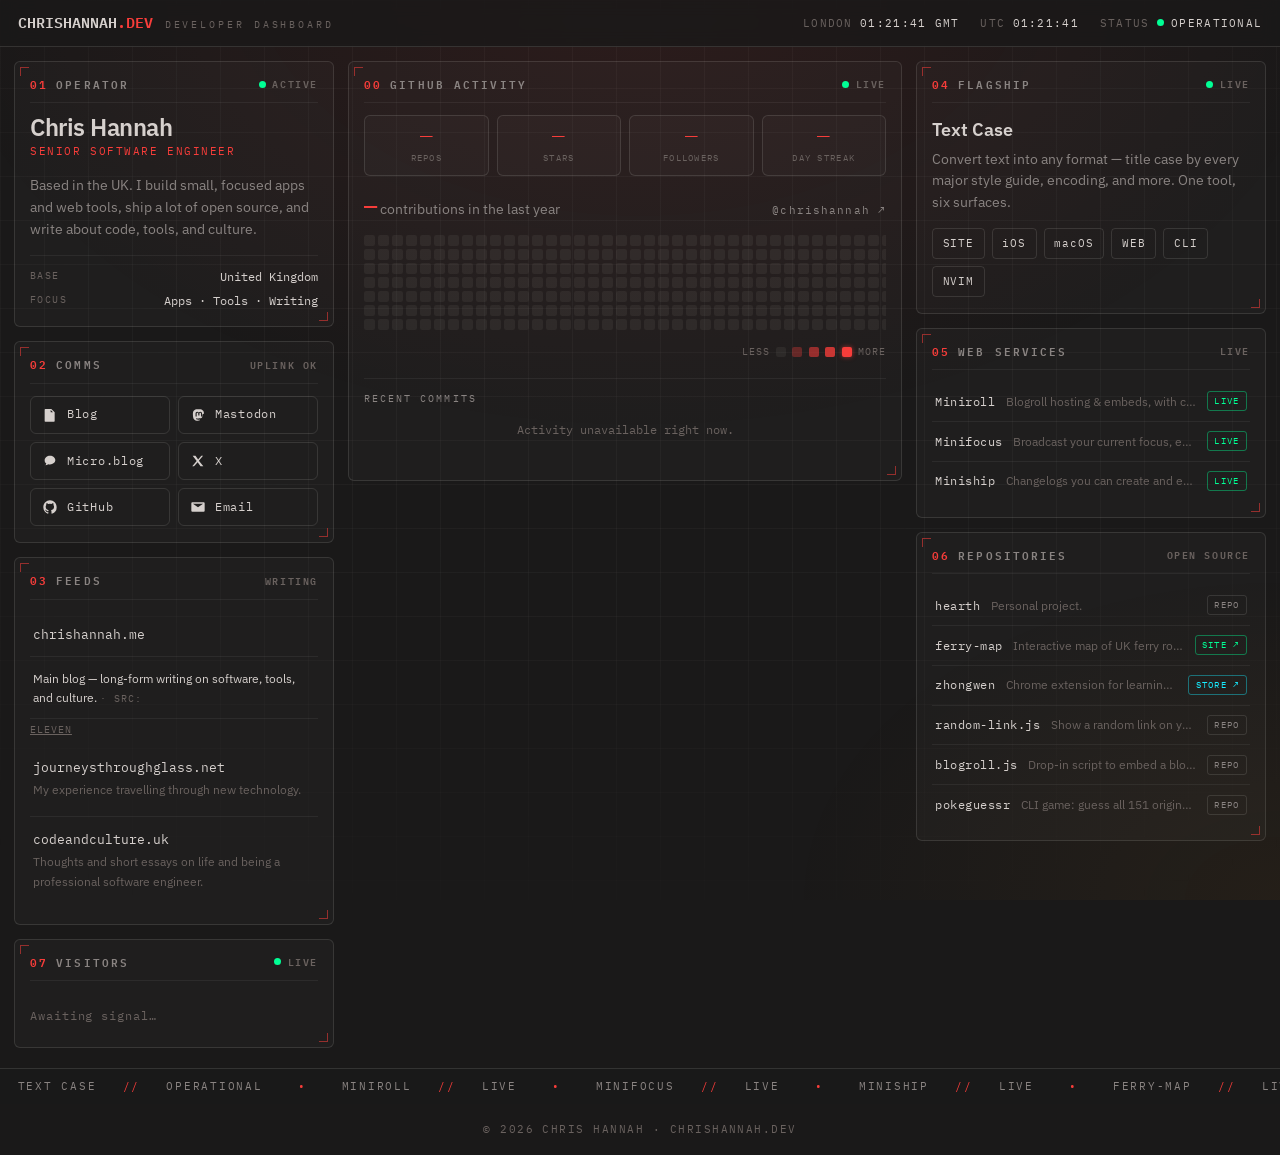
==== commit ef2bcbb9: "Wire live focus + countries, add Top Languages, fill center - Enable Minifocus current-focus (FOCUS_" ====
--- a/index.html
+++ b/index.html
@@ -124,12 +124,12 @@
           </a>
           <a class="feed" href="https://journeysthroughglass.net" data-feed="journeysthroughglass.net">
             <span class="feed-name">journeysthroughglass.net</span>
-            <div class="feed-desc">Writing project.</div>
+            <div class="feed-desc">My experience travelling through new technology.</div>
             <div class="feed-latest" hidden></div>
           </a>
           <a class="feed" href="https://codeandculture.uk" data-feed="codeandculture.uk">
             <span class="feed-name">codeandculture.uk</span>
-            <div class="feed-desc">Writing project.</div>
+            <div class="feed-desc">Thoughts and short essays on life and being a professional software engineer.</div>
             <div class="feed-latest" hidden></div>
           </a>
         </div>
@@ -176,6 +176,12 @@
           <span class="hm-cell l3" aria-hidden="true"></span>
           <span class="hm-cell l4" aria-hidden="true"></span>
           More
+        </div>
+
+        <div class="langs" id="langs" hidden>
+          <div class="act-sub"><span>Top Languages</span></div>
+          <div class="lang-bar" id="lang-bar"></div>
+          <div class="lang-legend" id="lang-legend"></div>
         </div>
 
         <div class="act-sub">
@@ -342,9 +348,8 @@
   <script>
     (function () {
       var USER = "chrishannah";
-      // Minifocus: set this to your public Minifocus JSON/text endpoint to show
-      // your current focus live. Leave "" to keep the static focus label.
-      var FOCUS_URL = "";
+      // Minifocus: public endpoint returning the current focus as plain text.
+      var FOCUS_URL = "https://minifocus.app/embed/chris.txt";
       var hm = document.getElementById("heatmap");
 
       // Skeleton heatmap so the panel looks intentional before/without data.
@@ -427,13 +432,40 @@
         })
         .catch(function () {});
 
+      var LANG_COLORS = ["#f73d3a", "#f3961d", "#17ecff", "#bd48e8", "#00ff95", "#ee388a"];
       fetch("https://api.github.com/users/" + USER + "/repos?per_page=100&type=owner")
         .then(function (r) { if (!r.ok) throw 0; return r.json(); })
         .then(function (repos) {
-          var stars = repos.reduce(function (a, r) {
-            return a + (r.fork ? 0 : (r.stargazers_count || 0));
-          }, 0);
+          var owned = repos.filter(function (r) { return !r.fork; });
+          var stars = owned.reduce(function (a, r) { return a + (r.stargazers_count || 0); }, 0);
           document.getElementById("st-stars").textContent = fmt(stars);
+
+          // Top languages across owned repos
+          var counts = {}, total = 0;
+          owned.forEach(function (r) {
+            if (!r.language) return;
+            counts[r.language] = (counts[r.language] || 0) + 1;
+            total++;
+          });
+          var arr = Object.keys(counts)
+            .map(function (k) { return { name: k, n: counts[k] }; })
+            .sort(function (a, b) { return b.n - a.n; });
+          if (!total || !arr.length) return;
+          var top = arr.slice(0, 6);
+          var shown = top.reduce(function (a, x) { return a + x.n; }, 0);
+          var bar = "", leg = "";
+          top.forEach(function (x, i) {
+            var pct = Math.round((x.n / total) * 100);
+            var w = (x.n / shown) * 100;
+            var col = LANG_COLORS[i % LANG_COLORS.length];
+            bar += '<span class="lang-seg" style="width:' + w + "%;background:" + col +
+              '" title="' + esc(x.name) + " · " + pct + '%"></span>';
+            leg += '<span class="lang-item"><span class="lang-dot" style="background:' + col +
+              '"></span>' + esc(x.name) + ' <span class="lang-pct">' + pct + "%</span></span>";
+          });
+          document.getElementById("lang-bar").innerHTML = bar;
+          document.getElementById("lang-legend").innerHTML = leg;
+          document.getElementById("langs").hidden = false;
         })
         .catch(function () {});
 
@@ -480,7 +512,7 @@
         .then(function (r) { if (!r.ok) throw 0; return r.json(); })
         .then(function (events) {
           var rows = [];
-          for (var i = 0; i < events.length && rows.length < 7; i++) {
+          for (var i = 0; i < events.length && rows.length < 9; i++) {
             var ev = events[i];
             var repo = (ev.repo && ev.repo.name ? ev.repo.name.split("/").pop() : "");
             var msg = null;
--- a/style.css
+++ b/style.css
@@ -493,6 +493,30 @@
   text-transform: uppercase;
   color: var(--fg-dim);
 }
+
+/* Top languages */
+.langs .act-sub { margin-bottom: 12px; }
+.lang-bar {
+  display: flex;
+  height: 10px;
+  gap: 2px;
+  border-radius: 5px;
+  overflow: hidden;
+  background: var(--panel-2);
+}
+.lang-seg { height: 100%; }
+.lang-legend {
+  display: flex;
+  flex-wrap: wrap;
+  gap: 0.45rem 1.1rem;
+  margin-top: 11px;
+  font-family: var(--mono);
+  font-size: 0.72rem;
+  color: var(--fg-dim);
+}
+.lang-item { display: inline-flex; align-items: center; gap: 0.4rem; }
+.lang-dot { width: 9px; height: 9px; border-radius: 2px; flex-shrink: 0; }
+.lang-pct { color: var(--fg-faint); }
 .log {
   list-style: none;
   margin: 0;
@@ -699,47 +723,23 @@
   flex-shrink: 0;
 }
 
-/* Visitors (Tinylytics countries widget) ---------------------------------- */
-
-.countries {
-  font-family: var(--mono);
-  font-size: 0.78rem;
-  color: var(--fg-dim);
-}
-.countries:empty::before {
+/* Visitors (Tinylytics countries widget — a row of emoji flags) ------------ */
+
+.tinylytics_countries {
+  display: block;
+  font-size: 1.4rem;
+  line-height: 1.7;
+  letter-spacing: 0.15em;
+  word-break: break-word;
+  color: var(--fg);
+}
+.tinylytics_countries:empty::before {
   content: "Awaiting signal…";
-  color: var(--fg-faint);
+  font-family: var(--mono);
   font-size: 0.72rem;
   letter-spacing: 0.08em;
-}
-.countries ul,
-.countries ol {
-  list-style: none;
-  margin: 0;
-  padding: 0;
-  display: flex;
-  flex-direction: column;
-  gap: 0;
-}
-.countries li {
-  display: flex;
-  align-items: center;
-  gap: 0.55rem;
-  padding: 0.4rem 0.1rem;
-  border-bottom: 1px solid var(--line-soft);
-}
-.countries li:last-child { border-bottom: 0; }
-.countries img,
-.countries .flag {
-  width: 18px;
-  height: auto;
-  border-radius: 2px;
-  flex-shrink: 0;
-}
-.countries a { color: var(--fg); text-decoration: none; }
-.countries a:hover { color: var(--accent); }
-.countries .count,
-.countries li > :last-child { margin-left: auto; color: var(--fg-faint); }
+  color: var(--fg-faint);
+}
 
 /* Ticker ------------------------------------------------------------------ */
 
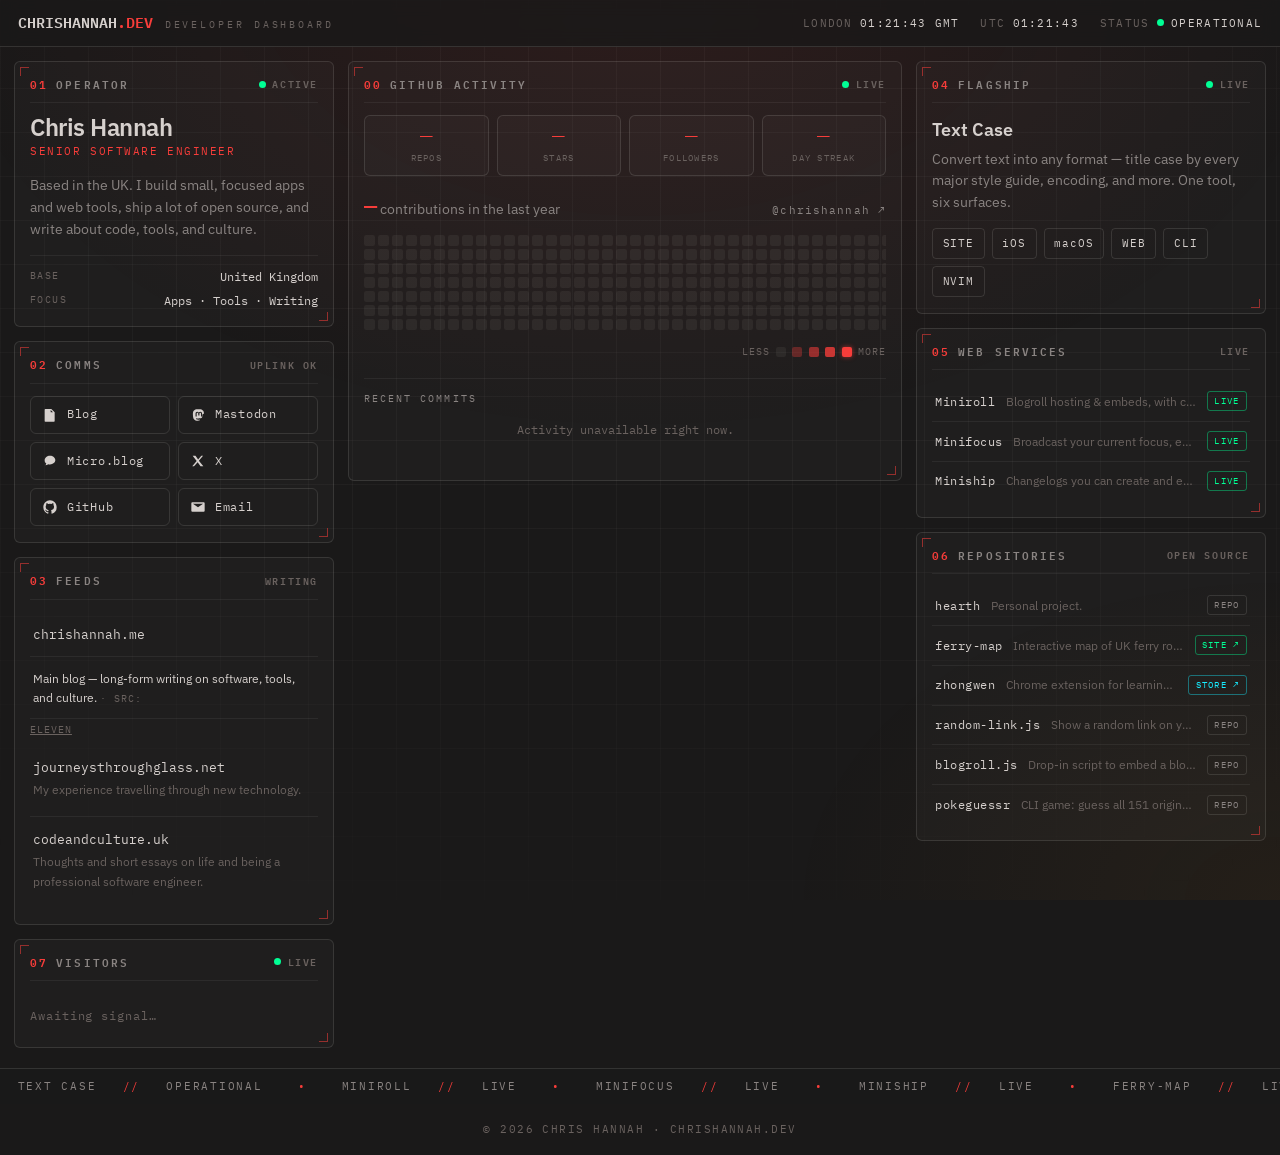
==== commit 893745f0: "Fix PR/issue activity titles and make focus robust - Guard PR/issue event rendering (no more "undefi" ====
--- a/index.html
+++ b/index.html
@@ -470,14 +470,16 @@
         .catch(function () {});
 
       // --- Current focus (Minifocus) ---
+      // Try the live endpoint (works if it allows CORS from this domain); the
+      // GitHub Action also caches it into data/feeds.json as a fallback.
+      function setFocus(t) {
+        t = (t || "").replace(/<[^>]*>/g, "").trim();
+        if (t) document.getElementById("focus").textContent = t;
+      }
       if (FOCUS_URL) {
-        fetch(FOCUS_URL)
-          .then(function (r) { if (!r.ok) throw 0; var ct = r.headers.get("content-type") || ""; return ct.indexOf("json") > -1 ? r.json() : r.text(); })
-          .then(function (d) {
-            var text = typeof d === "string" ? d : (d.focus || d.status || d.text || d.title || "");
-            text = String(text).trim();
-            if (text) document.getElementById("focus").textContent = text;
-          })
+        fetch(FOCUS_URL, { cache: "no-store" })
+          .then(function (r) { return r.text(); })
+          .then(setFocus)
           .catch(function () {});
       }
 
@@ -485,6 +487,7 @@
       fetch("/data/feeds.json", { cache: "no-cache" })
         .then(function (r) { if (!r.ok) throw 0; return r.json(); })
         .then(function (data) {
+          if (data && data.focus) setFocus(data.focus);
           var feeds = (data && data.feeds) || {};
           document.querySelectorAll("[data-feed]").forEach(function (el) {
             var f = feeds[el.getAttribute("data-feed")];
@@ -525,9 +528,15 @@
             } else if (ev.type === "ReleaseEvent") {
               msg = "released " + (ev.payload.release ? ev.payload.release.tag_name : "");
             } else if (ev.type === "PullRequestEvent") {
-              msg = ev.payload.action + " PR: " + ev.payload.pull_request.title;
+              var pr = ev.payload.pull_request || {};
+              var act = ev.payload.action;
+              if (act === "closed" && pr.merged) act = "merged";
+              msg = act + " PR" + (pr.number ? " #" + pr.number : "") +
+                (pr.title ? ": " + pr.title : "");
             } else if (ev.type === "IssuesEvent") {
-              msg = ev.payload.action + " issue: " + ev.payload.issue.title;
+              var iss = ev.payload.issue || {};
+              msg = ev.payload.action + " issue" + (iss.number ? " #" + iss.number : "") +
+                (iss.title ? ": " + iss.title : "");
             }
             if (msg) rows.push({ repo: repo, msg: msg, ago: timeAgo(ev.created_at) });
           }
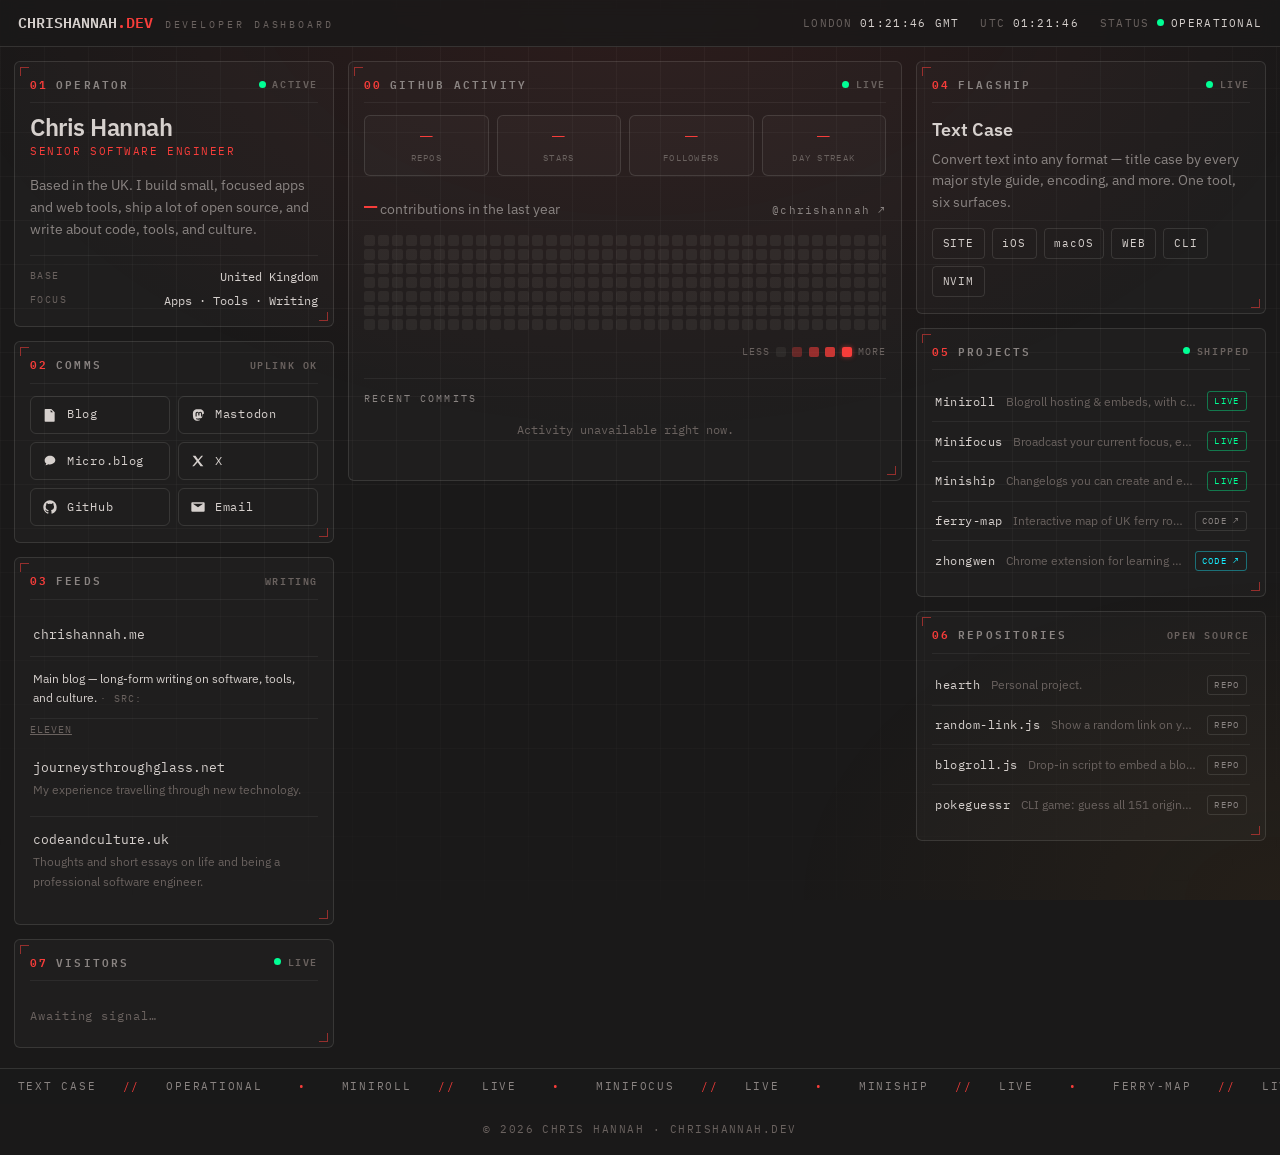
==== commit fed87d65: "Elevate ferry-map/zhongwen to Projects; add Vercel deployments - Move ferry-map and zhongwen out of " ====
--- a/index.html
+++ b/index.html
@@ -196,6 +196,14 @@
           <li class="skel"><span class="sk sk-a"></span><span class="sk sk-b"></span><span class="sk sk-c"></span></li>
         </ol>
       </section>
+
+      <section class="panel" id="deploy-panel" aria-labelledby="deploy-h" hidden>
+        <div class="panel-h">
+          <span class="h-left"><span class="h-idx">08</span> <span id="deploy-h">Deployments</span></span>
+          <span class="h-status"><span class="dot" aria-hidden="true"></span> Vercel</span>
+        </div>
+        <ol class="log deploys" id="deploys"></ol>
+      </section>
     </div>
 
     <!-- RIGHT ------------------------------------------------------------ -->
@@ -222,8 +230,8 @@
 
       <section class="panel" aria-labelledby="svc-h">
         <div class="panel-h">
-          <span class="h-left"><span class="h-idx">05</span> <span id="svc-h">Web Services</span></span>
-          <span class="h-status">Live</span>
+          <span class="h-left"><span class="h-idx">05</span> <span id="svc-h">Projects</span></span>
+          <span class="h-status"><span class="dot" aria-hidden="true"></span> Shipped</span>
         </div>
         <div class="systems">
           <a class="sys" href="https://miniroll.app">
@@ -241,6 +249,16 @@
             <span class="sys-desc">Changelogs you can create and embed.</span>
             <span class="sys-tag live">Live</span>
           </a>
+          <div class="sys">
+            <a class="sys-name" href="https://ferry.chrishannah.dev">ferry-map</a>
+            <span class="sys-desc">Interactive map of UK ferry routes.</span>
+            <a class="sys-tag" href="https://github.com/chrishannah/ferry-map">Code&nbsp;&#8599;</a>
+          </div>
+          <div class="sys">
+            <a class="sys-name" href="https://chromewebstore.google.com/detail/zhongwen/locihbdghodjcnihijgfoidcjdagjpco">zhongwen</a>
+            <span class="sys-desc">Chrome extension for learning Mandarin.</span>
+            <a class="sys-tag store" href="https://github.com/chrishannah/zhongwen">Code&nbsp;&#8599;</a>
+          </div>
         </div>
       </section>
 
@@ -255,16 +273,6 @@
             <span class="sys-desc">Personal project.</span>
             <span class="sys-tag">Repo</span>
           </a>
-          <div class="sys">
-            <a class="sys-name" href="https://github.com/chrishannah/ferry-map">ferry-map</a>
-            <span class="sys-desc">Interactive map of UK ferry routes.</span>
-            <a class="sys-tag live" href="https://ferry.chrishannah.dev">Site&nbsp;&#8599;</a>
-          </div>
-          <div class="sys">
-            <a class="sys-name" href="https://github.com/chrishannah/zhongwen">zhongwen</a>
-            <span class="sys-desc">Chrome extension for learning Mandarin.</span>
-            <a class="sys-tag store" href="https://chromewebstore.google.com/detail/zhongwen/locihbdghodjcnihijgfoidcjdagjpco">Store&nbsp;&#8599;</a>
-          </div>
           <a class="sys" href="https://github.com/chrishannah/random-link.js">
             <span class="sys-name">random-link.js</span>
             <span class="sys-desc">Show a random link on your website.</span>
@@ -348,8 +356,10 @@
   <script>
     (function () {
       var USER = "chrishannah";
-      // Minifocus: public endpoint returning the current focus as plain text.
-      var FOCUS_URL = "https://minifocus.app/embed/chris.txt";
+      // Minifocus: the embed endpoint blocks cross-origin requests from this
+      // domain, so the focus is fetched server-side by the GitHub Action and
+      // cached into data/feeds.json (read below). Leave FOCUS_URL empty.
+      var FOCUS_URL = "";
       var hm = document.getElementById("heatmap");
 
       // Skeleton heatmap so the panel looks intentional before/without data.
@@ -504,6 +514,27 @@
               '<span class="fl-date">' + esc(when) + "</span>";
             slot.hidden = false;
           });
+
+          // Recent deployments (Vercel), cached server-side by the Action
+          var deps = (data && data.deployments) || [];
+          if (deps.length) {
+            var dl = document.getElementById("deploys");
+            dl.innerHTML = deps.slice(0, 6).map(function (d) {
+              var st = String(d.state || "").toUpperCase();
+              var cls = st === "READY" ? "ok" : st === "ERROR" ? "err"
+                : (st === "BUILDING" || st === "QUEUED") ? "warn" : "";
+              var label = st ? st.charAt(0) + st.slice(1).toLowerCase() : "—";
+              var text = d.ref ? (d.ref + (d.msg ? " — " + d.msg : "")) : (d.msg || "deploy");
+              var inner = '<span class="repo">' + esc(d.project || "—") + "</span>" +
+                '<span class="msg">' + esc(text) + "</span>" +
+                '<span class="dep-state ' + cls + '">' + esc(label) + "</span>" +
+                '<span class="ago">' + esc(d.ts ? timeAgo(d.ts) : "") + "</span>";
+              return d.url
+                ? '<li><a class="dep-link" href="' + esc(d.url) + '">' + inner + "</a></li>"
+                : "<li>" + inner + "</li>";
+            }).join("");
+            document.getElementById("deploy-panel").hidden = false;
+          }
         })
         .catch(function () {});
 
--- a/style.css
+++ b/style.css
@@ -553,6 +553,32 @@
   color: var(--fg-faint);
   justify-content: center;
 }
+/* Deployments rows */
+.deploys li { padding: 0; }
+.dep-link {
+  display: flex;
+  align-items: baseline;
+  gap: 0.7rem;
+  width: 100%;
+  padding: 0.5rem 0.1rem;
+  text-decoration: none;
+  color: inherit;
+}
+.dep-link:hover .repo { text-decoration: underline; }
+.dep-state {
+  font-family: var(--mono);
+  font-size: 0.56rem;
+  letter-spacing: 0.12em;
+  text-transform: uppercase;
+  border: 1px solid var(--line);
+  border-radius: 3px;
+  padding: 0.12rem 0.4rem;
+  color: var(--fg-dim);
+  white-space: nowrap;
+}
+.dep-state.ok { color: var(--live); border-color: rgba(0, 255, 149, 0.4); }
+.dep-state.err { color: var(--danger); border-color: rgba(238, 56, 138, 0.4); }
+.dep-state.warn { color: var(--warn); border-color: rgba(243, 150, 29, 0.4); }
 /* commit-log loading skeleton */
 .log li.skel {
   align-items: center;
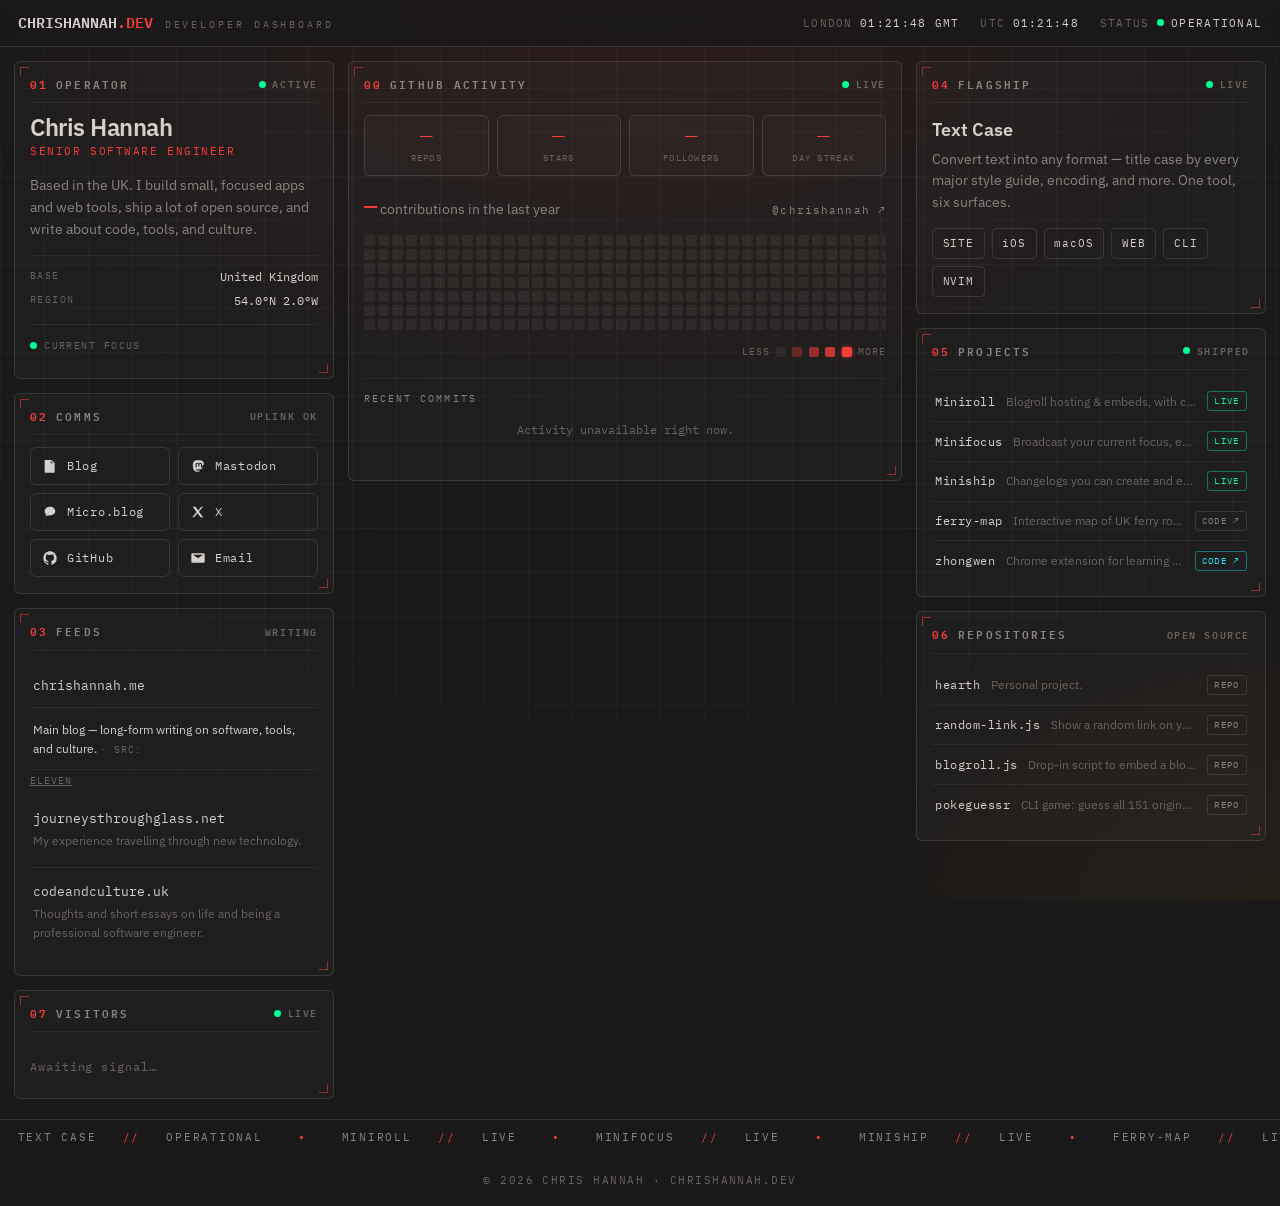
==== commit a77b866f: "Use Minifocus JS embed with custom styling; 4-hourly cache - Replace the focus text with the Minifoc" ====
--- a/index.html
+++ b/index.html
@@ -71,7 +71,13 @@
         </p>
         <div class="meta-rows">
           <div><span class="k">Base</span><span class="v">United Kingdom</span></div>
-          <div><span class="k">Focus</span><span class="v" id="focus">Apps &middot; Tools &middot; Writing</span></div>
+          <div><span class="k">Region</span><span class="v">54.0&deg;N 2.0&deg;W</span></div>
+        </div>
+        <div class="focus-block">
+          <span class="focus-label"><span class="dot" aria-hidden="true"></span> Current Focus</span>
+          <span class="focus-embed">
+            <script src="https://minifocus.app/embed/chris.js" data-color-mode="dark"></script>
+          </span>
         </div>
       </section>
 
@@ -356,10 +362,8 @@
   <script>
     (function () {
       var USER = "chrishannah";
-      // Minifocus: the embed endpoint blocks cross-origin requests from this
-      // domain, so the focus is fetched server-side by the GitHub Action and
-      // cached into data/feeds.json (read below). Leave FOCUS_URL empty.
-      var FOCUS_URL = "";
+      // Current focus is rendered by the Minifocus <script> embed in the
+      // Operator panel (see the .focus-embed block), which sidesteps CORS.
       var hm = document.getElementById("heatmap");
 
       // Skeleton heatmap so the panel looks intentional before/without data.
@@ -480,24 +484,10 @@
         .catch(function () {});
 
       // --- Current focus (Minifocus) ---
-      // Try the live endpoint (works if it allows CORS from this domain); the
-      // GitHub Action also caches it into data/feeds.json as a fallback.
-      function setFocus(t) {
-        t = (t || "").replace(/<[^>]*>/g, "").trim();
-        if (t) document.getElementById("focus").textContent = t;
-      }
-      if (FOCUS_URL) {
-        fetch(FOCUS_URL, { cache: "no-store" })
-          .then(function (r) { return r.text(); })
-          .then(setFocus)
-          .catch(function () {});
-      }
-
       // --- Latest blog posts (cached by GitHub Action -> data/feeds.json) ---
       fetch("/data/feeds.json", { cache: "no-cache" })
         .then(function (r) { if (!r.ok) throw 0; return r.json(); })
         .then(function (data) {
-          if (data && data.focus) setFocus(data.focus);
           var feeds = (data && data.feeds) || {};
           document.querySelectorAll("[data-feed]").forEach(function (el) {
             var f = feeds[el.getAttribute("data-feed")];
--- a/style.css
+++ b/style.css
@@ -330,6 +330,46 @@
 .meta-rows .v {
   color: var(--fg);
 }
+
+/* Current focus (Minifocus embed) ----------------------------------------- */
+
+.focus-block {
+  margin-top: 0.85rem;
+  padding-top: 0.8rem;
+  border-top: 1px solid var(--line-soft);
+  display: flex;
+  flex-direction: column;
+  gap: 0.5rem;
+}
+.focus-label {
+  display: inline-flex;
+  align-items: center;
+  gap: 0.45rem;
+  font-family: var(--mono);
+  font-size: 0.64rem;
+  letter-spacing: 0.14em;
+  text-transform: uppercase;
+  color: var(--fg-faint);
+}
+/* Strip Minifocus's own styling so the widget reads as plain HUD text. */
+.focus-embed,
+.focus-embed * {
+  all: unset;
+  font-family: var(--mono) !important;
+  font-size: 0.84rem !important;
+  line-height: 1.5 !important;
+  color: var(--fg) !important;
+  background: none !important;
+  border: 0 !important;
+  box-shadow: none !important;
+  max-width: 100% !important;
+  overflow-wrap: anywhere;
+}
+.focus-embed { display: block; }
+.focus-embed a { color: var(--accent) !important; cursor: pointer; }
+.focus-embed a:hover { text-decoration: underline !important; }
+.focus-embed img,
+.focus-embed svg { display: none !important; }
 
 /* Comms ------------------------------------------------------------------- */
 
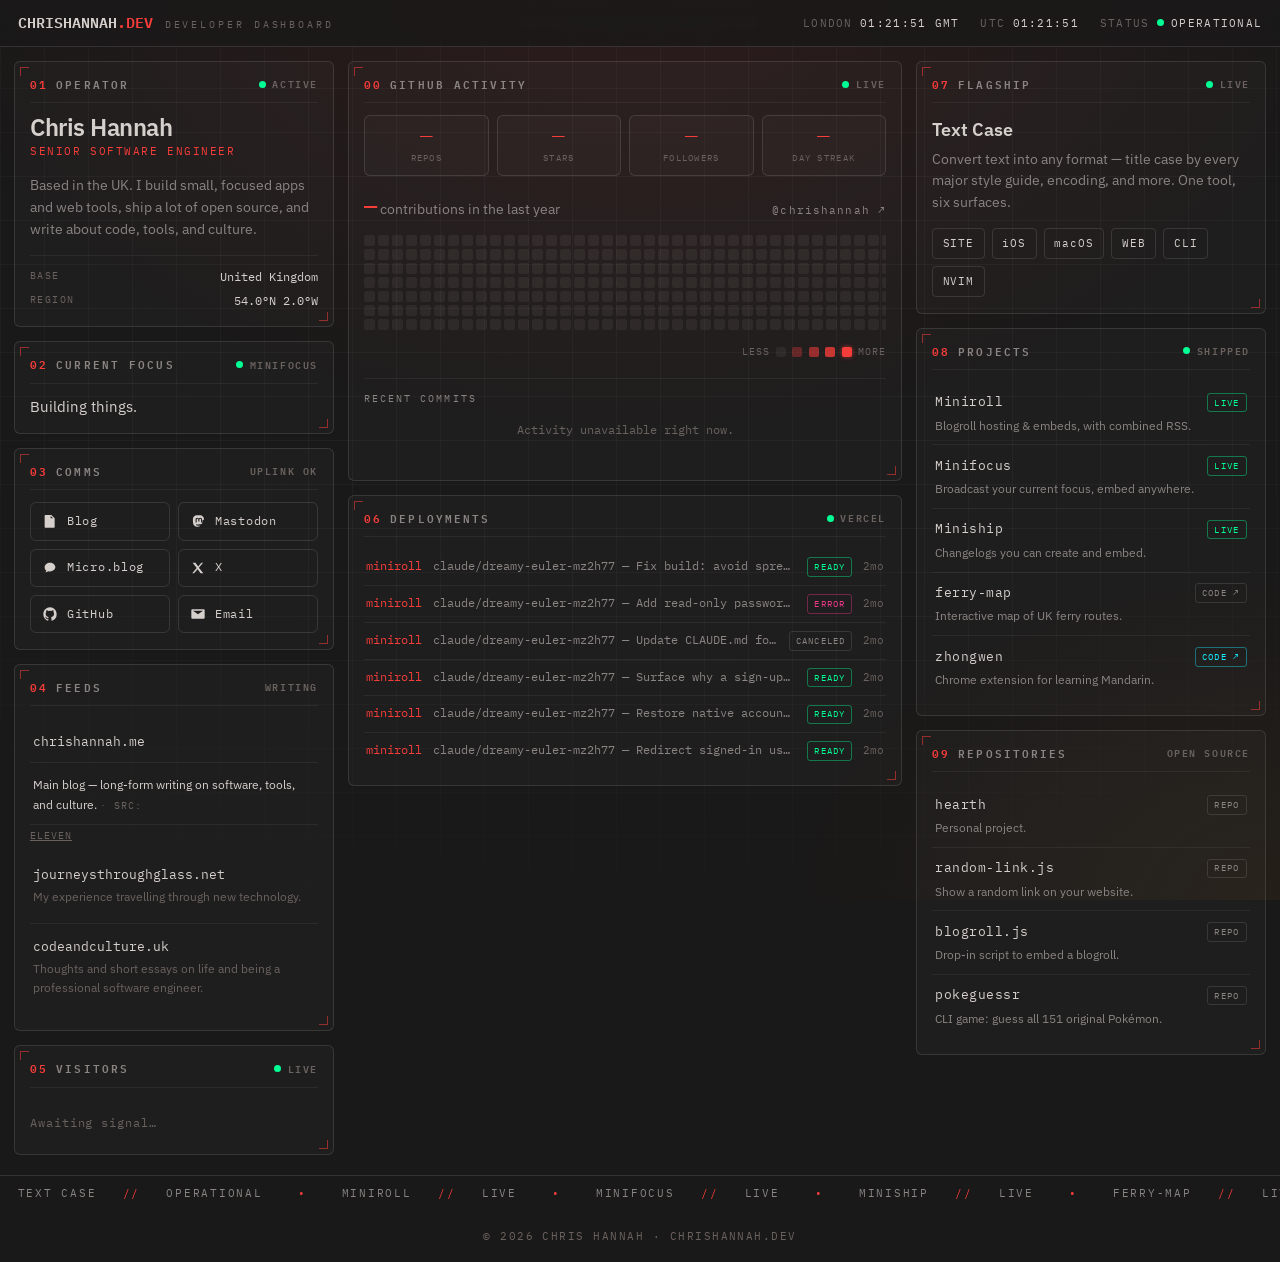
==== commit aaa3b539: "Focus as its own compact panel; production deployments only - Move Current Focus into its own panel " ====
--- a/index.html
+++ b/index.html
@@ -73,17 +73,19 @@
           <div><span class="k">Base</span><span class="v">United Kingdom</span></div>
           <div><span class="k">Region</span><span class="v">54.0&deg;N 2.0&deg;W</span></div>
         </div>
-        <div class="focus-block">
-          <span class="focus-label"><span class="dot" aria-hidden="true"></span> Current Focus</span>
-          <span class="focus-embed">
-            <script src="https://minifocus.app/embed/chris.js" data-color-mode="dark"></script>
-          </span>
-        </div>
+      </section>
+
+      <section class="panel focus-panel" aria-labelledby="focus-h">
+        <div class="panel-h">
+          <span class="h-left"><span class="h-idx">02</span> <span id="focus-h">Current Focus</span></span>
+          <span class="h-status"><span class="dot" aria-hidden="true"></span> Minifocus</span>
+        </div>
+        <p class="focus-text" id="focus">Building things.</p>
       </section>
 
       <section class="panel" aria-labelledby="comms-h">
         <div class="panel-h">
-          <span class="h-left"><span class="h-idx">02</span> <span id="comms-h">Comms</span></span>
+          <span class="h-left"><span class="h-idx">03</span> <span id="comms-h">Comms</span></span>
           <span class="h-status">Uplink OK</span>
         </div>
         <div class="comms-grid">
@@ -116,7 +118,7 @@
 
       <section class="panel" aria-labelledby="feeds-h">
         <div class="panel-h">
-          <span class="h-left"><span class="h-idx">03</span> <span id="feeds-h">Feeds</span></span>
+          <span class="h-left"><span class="h-idx">04</span> <span id="feeds-h">Feeds</span></span>
           <span class="h-status">Writing</span>
         </div>
         <div class="feeds">
@@ -143,7 +145,7 @@
 
       <section class="panel" aria-labelledby="vis-h">
         <div class="panel-h">
-          <span class="h-left"><span class="h-idx">07</span> <span id="vis-h">Visitors</span></span>
+          <span class="h-left"><span class="h-idx">05</span> <span id="vis-h">Visitors</span></span>
           <span class="h-status"><span class="dot" aria-hidden="true"></span> Live</span>
         </div>
         <!-- Tinylytics countries widget (rendered by the embed script below) -->
@@ -205,7 +207,7 @@
 
       <section class="panel" id="deploy-panel" aria-labelledby="deploy-h" hidden>
         <div class="panel-h">
-          <span class="h-left"><span class="h-idx">08</span> <span id="deploy-h">Deployments</span></span>
+          <span class="h-left"><span class="h-idx">06</span> <span id="deploy-h">Deployments</span></span>
           <span class="h-status"><span class="dot" aria-hidden="true"></span> Vercel</span>
         </div>
         <ol class="log deploys" id="deploys"></ol>
@@ -216,7 +218,7 @@
     <div class="col">
       <section class="panel" aria-labelledby="flag-h">
         <div class="panel-h">
-          <span class="h-left"><span class="h-idx">04</span> <span id="flag-h">Flagship</span></span>
+          <span class="h-left"><span class="h-idx">07</span> <span id="flag-h">Flagship</span></span>
           <span class="h-status"><span class="dot" aria-hidden="true"></span> Live</span>
         </div>
         <h2 class="flag-title">Text Case</h2>
@@ -236,7 +238,7 @@
 
       <section class="panel" aria-labelledby="svc-h">
         <div class="panel-h">
-          <span class="h-left"><span class="h-idx">05</span> <span id="svc-h">Projects</span></span>
+          <span class="h-left"><span class="h-idx">08</span> <span id="svc-h">Projects</span></span>
           <span class="h-status"><span class="dot" aria-hidden="true"></span> Shipped</span>
         </div>
         <div class="systems">
@@ -270,7 +272,7 @@
 
       <section class="panel" aria-labelledby="repo-h">
         <div class="panel-h">
-          <span class="h-left"><span class="h-idx">06</span> <span id="repo-h">Repositories</span></span>
+          <span class="h-left"><span class="h-idx">09</span> <span id="repo-h">Repositories</span></span>
           <span class="h-status">Open Source</span>
         </div>
         <div class="systems">
@@ -488,6 +490,9 @@
       fetch("/data/feeds.json", { cache: "no-cache" })
         .then(function (r) { if (!r.ok) throw 0; return r.json(); })
         .then(function (data) {
+          if (data && data.focus) {
+            document.getElementById("focus").textContent = String(data.focus).trim();
+          }
           var feeds = (data && data.feeds) || {};
           document.querySelectorAll("[data-feed]").forEach(function (el) {
             var f = feeds[el.getAttribute("data-feed")];
--- a/style.css
+++ b/style.css
@@ -331,45 +331,15 @@
   color: var(--fg);
 }
 
-/* Current focus (Minifocus embed) ----------------------------------------- */
-
-.focus-block {
-  margin-top: 0.85rem;
-  padding-top: 0.8rem;
-  border-top: 1px solid var(--line-soft);
-  display: flex;
-  flex-direction: column;
-  gap: 0.5rem;
-}
-.focus-label {
-  display: inline-flex;
-  align-items: center;
-  gap: 0.45rem;
-  font-family: var(--mono);
-  font-size: 0.64rem;
-  letter-spacing: 0.14em;
-  text-transform: uppercase;
-  color: var(--fg-faint);
-}
-/* Strip Minifocus's own styling so the widget reads as plain HUD text. */
-.focus-embed,
-.focus-embed * {
-  all: unset;
-  font-family: var(--mono) !important;
-  font-size: 0.84rem !important;
-  line-height: 1.5 !important;
-  color: var(--fg) !important;
-  background: none !important;
-  border: 0 !important;
-  box-shadow: none !important;
-  max-width: 100% !important;
+/* Current focus (Minifocus, cached as plain text) ------------------------- */
+
+.focus-text {
+  margin: 0;
+  font-size: 0.92rem;
+  line-height: 1.45;
+  color: var(--fg);
   overflow-wrap: anywhere;
 }
-.focus-embed { display: block; }
-.focus-embed a { color: var(--accent) !important; cursor: pointer; }
-.focus-embed a:hover { text-decoration: underline !important; }
-.focus-embed img,
-.focus-embed svg { display: none !important; }
 
 /* Comms ------------------------------------------------------------------- */
 
@@ -678,11 +648,15 @@
   flex-direction: column;
 }
 .sys {
+  position: relative;
   display: grid;
-  grid-template-columns: auto 1fr auto;
-  align-items: center;
-  gap: 0.65rem;
-  padding: 0.6rem 0.2rem;
+  grid-template-columns: 1fr auto;
+  grid-template-areas:
+    "name tag"
+    "desc desc";
+  align-items: center;
+  gap: 0.25rem 0.65rem;
+  padding: 0.65rem 0.2rem;
   border-bottom: 1px solid var(--line-soft);
   text-decoration: none;
   color: var(--fg);
@@ -699,8 +673,9 @@
 }
 .sys > a.sys-tag { position: relative; z-index: 1; }
 .sys-name {
-  font-family: var(--mono);
-  font-size: 0.78rem;
+  grid-area: name;
+  font-family: var(--mono);
+  font-size: 0.82rem;
   letter-spacing: 0.04em;
   transition: color 0.15s;
   color: inherit;
@@ -708,13 +683,15 @@
 }
 a.sys-name:hover { color: var(--accent); }
 .sys-desc {
-  color: var(--fg-faint);
+  grid-area: desc;
+  color: var(--fg-dim);
   font-size: 0.78rem;
-  overflow: hidden;
-  text-overflow: ellipsis;
-  white-space: nowrap;
+  line-height: 1.4;
 }
 .sys-tag {
+  grid-area: tag;
+  align-self: center;
+  justify-self: end;
   font-family: var(--mono);
   font-size: 0.56rem;
   letter-spacing: 0.14em;
@@ -881,8 +858,6 @@
 @media (max-width: 560px) {
   .readouts { gap: 0.85rem; font-size: 0.6rem; }
   .brand .sub { display: none; }
-  .sys-desc { display: none; }
-  .sys { grid-template-columns: 1fr auto; }
   .stats { grid-template-columns: repeat(2, 1fr); }
 }
 @media (prefers-reduced-motion: reduce) {
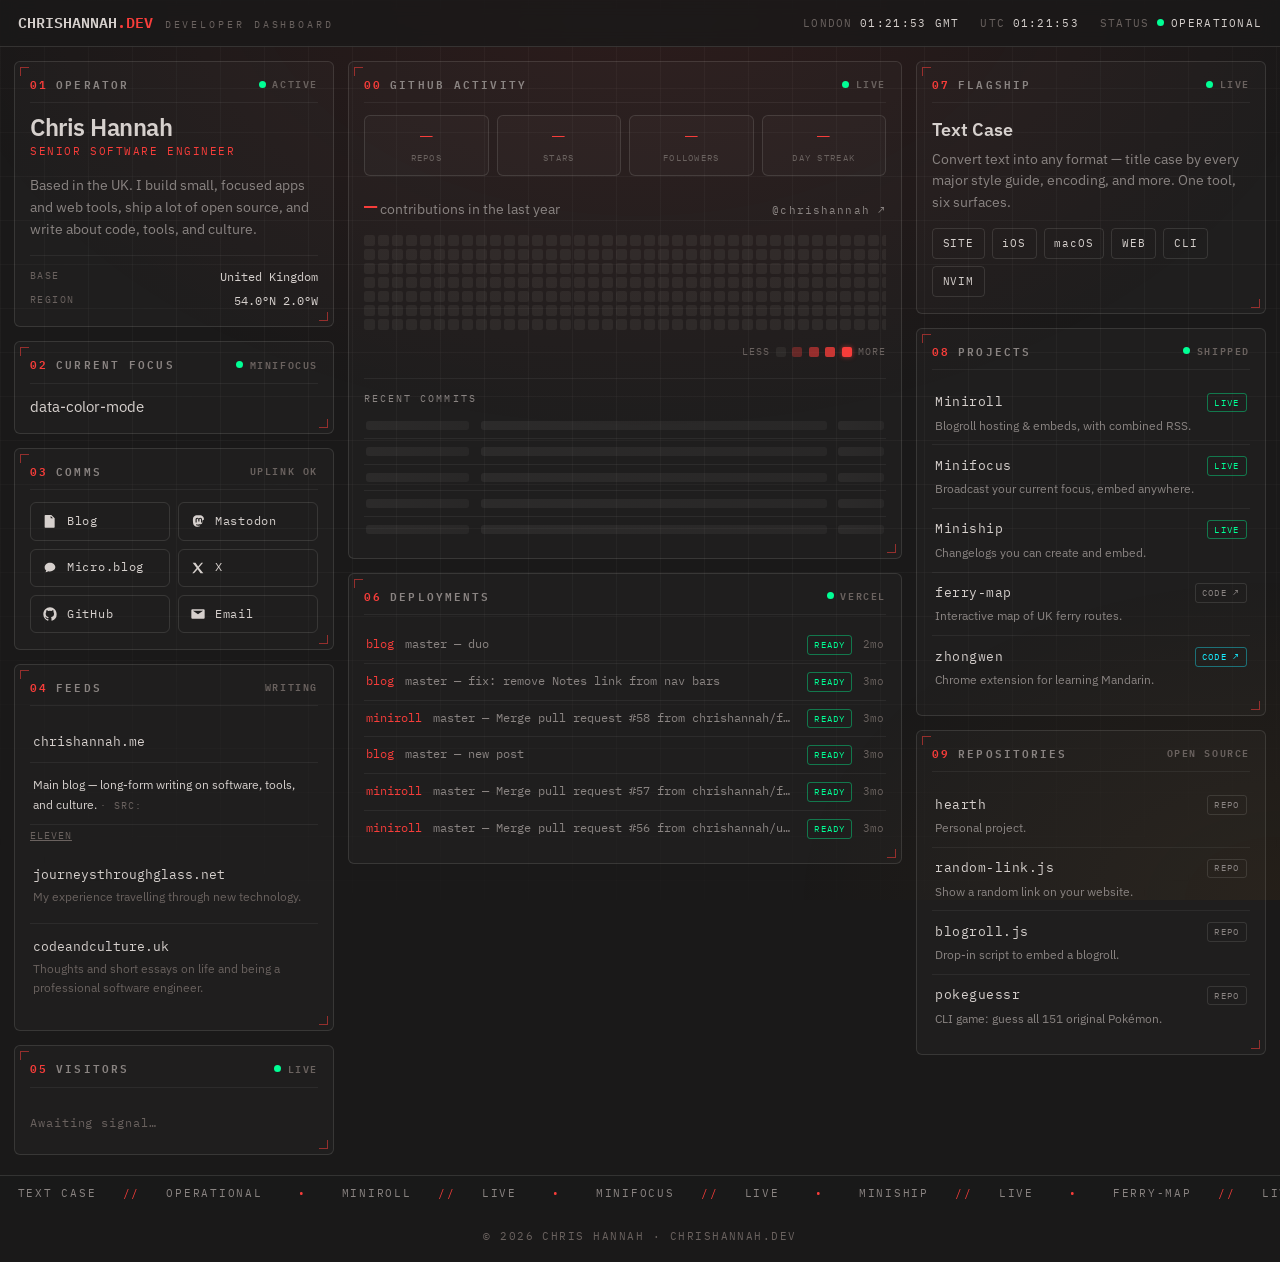
==== commit 38dad8a9: "Move all GitHub fetching into the Action (fixes rate limits) The client hit GitHub's unauthenticated" ====
--- a/index.html
+++ b/index.html
@@ -360,39 +360,28 @@
     })();
   </script>
 
-  <!-- Live GitHub activity ------------------------------------------------ -->
+  <!-- Dashboard data (all cached server-side by the GitHub Action) --------- -->
   <script>
     (function () {
-      var USER = "chrishannah";
-      // Current focus is rendered by the Minifocus <script> embed in the
-      // Operator panel (see the .focus-embed block), which sidesteps CORS.
       var hm = document.getElementById("heatmap");
-
-      // Skeleton heatmap so the panel looks intentional before/without data.
-      var SKELETON = 53 * 7;
-      for (var i = 0; i < SKELETON; i++) {
+      var log = document.getElementById("log");
+      var LANG_COLORS = ["#f73d3a", "#f3961d", "#17ecff", "#bd48e8", "#00ff95", "#ee388a"];
+
+      // Skeleton heatmap so the panel looks intentional before data loads.
+      for (var i = 0; i < 53 * 7; i++) {
         var c = document.createElement("div");
         c.className = "hm-cell";
         hm.appendChild(c);
       }
 
       function fmt(n) { return (n == null ? "—" : Number(n).toLocaleString()); }
-
-      function streakFrom(days) {
-        // consecutive days with contributions, counting back from the end;
-        // today counting as 0 does not break the streak (grace day).
-        var streak = 0;
-        var todayStr = new Date().toISOString().slice(0, 10);
-        for (var i = days.length - 1; i >= 0; i--) {
-          if (days[i].count > 0) streak++;
-          else if (days[i].date === todayStr) continue; // grace for today
-          else break;
-        }
-        return streak;
-      }
-
-      function timeAgo(iso) {
-        var s = Math.floor((Date.now() - new Date(iso).getTime()) / 1000);
+      function esc(t) {
+        var e = document.createElement("div");
+        e.textContent = t == null ? "" : String(t);
+        return e.innerHTML;
+      }
+      function timeAgo(v) {
+        var s = Math.floor((Date.now() - new Date(v).getTime()) / 1000);
         if (s < 60) return s + "s";
         var m = Math.floor(s / 60); if (m < 60) return m + "m";
         var h = Math.floor(m / 60); if (h < 24) return h + "h";
@@ -401,185 +390,119 @@
         var mo = Math.floor(d / 30); if (mo < 12) return mo + "mo";
         return Math.floor(d / 365) + "y";
       }
-      function esc(t) {
-        var e = document.createElement("div");
-        e.textContent = t == null ? "" : String(t);
-        return e.innerHTML;
-      }
-
-      // --- Contribution heatmap (CORS-friendly community API) ---
-      fetch("https://github-contributions-api.jogruber.de/v4/" + USER + "?y=last")
-        .then(function (r) { if (!r.ok) throw 0; return r.json(); })
-        .then(function (data) {
-          var days = data.contributions || [];
-          if (!days.length) return;
+
+      function renderGitHub(gh) {
+        if (!gh) return;
+        var s = gh.stats || {};
+        var set = function (id, v) { var el = document.getElementById(id); if (el) el.textContent = fmt(v); };
+        set("st-repos", s.repos); set("st-stars", s.stars);
+        set("st-followers", s.followers); set("st-streak", s.streak);
+
+        // Contribution heatmap
+        var days = gh.days || [];
+        if (days.length) {
           hm.innerHTML = "";
-          var first = new Date(days[0].date + "T00:00:00Z");
+          var first = new Date(days[0].d + "T00:00:00Z");
           var pad = first.getUTCDay();
           for (var p = 0; p < pad; p++) {
             var pc = document.createElement("div");
             pc.className = "hm-cell pad";
             hm.appendChild(pc);
           }
-          var total = 0;
           days.forEach(function (day) {
-            total += day.count;
             var cell = document.createElement("div");
-            cell.className = "hm-cell l" + day.level;
-            cell.title = day.date + " · " + day.count +
-              (day.count === 1 ? " contribution" : " contributions");
+            cell.className = "hm-cell" + (day.l ? " l" + day.l : "");
+            cell.title = day.d + " · " + day.c + (day.c === 1 ? " contribution" : " contributions");
             hm.appendChild(cell);
           });
-          document.getElementById("ct-total").textContent = total.toLocaleString();
-          document.getElementById("st-streak").textContent = fmt(streakFrom(days));
+          if (gh.total != null) document.getElementById("ct-total").textContent = Number(gh.total).toLocaleString();
           var sc = document.querySelector(".heatmap-scroll");
           sc.scrollLeft = sc.scrollWidth;
-        })
-        .catch(function () {
-          document.getElementById("ct-total").textContent = "—";
-        });
-
-      // --- Profile + repo stats (GitHub API, CORS-enabled) ---
-      fetch("https://api.github.com/users/" + USER)
-        .then(function (r) { if (!r.ok) throw 0; return r.json(); })
-        .then(function (u) {
-          document.getElementById("st-repos").textContent = fmt(u.public_repos);
-          document.getElementById("st-followers").textContent = fmt(u.followers);
-        })
-        .catch(function () {});
-
-      var LANG_COLORS = ["#f73d3a", "#f3961d", "#17ecff", "#bd48e8", "#00ff95", "#ee388a"];
-      fetch("https://api.github.com/users/" + USER + "/repos?per_page=100&type=owner")
-        .then(function (r) { if (!r.ok) throw 0; return r.json(); })
-        .then(function (repos) {
-          var owned = repos.filter(function (r) { return !r.fork; });
-          var stars = owned.reduce(function (a, r) { return a + (r.stargazers_count || 0); }, 0);
-          document.getElementById("st-stars").textContent = fmt(stars);
-
-          // Top languages across owned repos
-          var counts = {}, total = 0;
-          owned.forEach(function (r) {
-            if (!r.language) return;
-            counts[r.language] = (counts[r.language] || 0) + 1;
-            total++;
-          });
-          var arr = Object.keys(counts)
-            .map(function (k) { return { name: k, n: counts[k] }; })
-            .sort(function (a, b) { return b.n - a.n; });
-          if (!total || !arr.length) return;
-          var top = arr.slice(0, 6);
-          var shown = top.reduce(function (a, x) { return a + x.n; }, 0);
+        }
+
+        // Top languages
+        var langs = gh.languages || [];
+        if (langs.length) {
+          var top = langs.slice(0, 6);
+          var shown = top.reduce(function (a, x) { return a + (x.pct || 0); }, 0) || 1;
           var bar = "", leg = "";
           top.forEach(function (x, i) {
-            var pct = Math.round((x.n / total) * 100);
-            var w = (x.n / shown) * 100;
             var col = LANG_COLORS[i % LANG_COLORS.length];
-            bar += '<span class="lang-seg" style="width:' + w + "%;background:" + col +
-              '" title="' + esc(x.name) + " · " + pct + '%"></span>';
+            bar += '<span class="lang-seg" style="width:' + ((x.pct / shown) * 100) +
+              "%;background:" + col + '"></span>';
             leg += '<span class="lang-item"><span class="lang-dot" style="background:' + col +
-              '"></span>' + esc(x.name) + ' <span class="lang-pct">' + pct + "%</span></span>";
+              '"></span>' + esc(x.name) + ' <span class="lang-pct">' + x.pct + "%</span></span>";
           });
           document.getElementById("lang-bar").innerHTML = bar;
           document.getElementById("lang-legend").innerHTML = leg;
           document.getElementById("langs").hidden = false;
-        })
-        .catch(function () {});
-
-      // --- Current focus (Minifocus) ---
-      // --- Latest blog posts (cached by GitHub Action -> data/feeds.json) ---
+        }
+
+        // Recent commits
+        var commits = gh.commits || [];
+        if (commits.length) {
+          log.innerHTML = commits.slice(0, 9).map(function (r) {
+            return '<li><span class="repo">' + esc(r.repo) + "</span>" +
+              '<span class="msg">' + esc(r.msg) + "</span>" +
+              '<span class="ago">' + esc(r.time ? timeAgo(r.time) : "") + "</span></li>";
+          }).join("");
+        } else {
+          log.innerHTML = '<li class="empty">No recent public activity.</li>';
+        }
+      }
+
+      function renderDeployments(deps) {
+        if (!deps || !deps.length) return;
+        document.getElementById("deploys").innerHTML = deps.slice(0, 6).map(function (d) {
+          var st = String(d.state || "").toUpperCase();
+          var cls = st === "READY" ? "ok" : st === "ERROR" ? "err"
+            : (st === "BUILDING" || st === "QUEUED") ? "warn" : "";
+          var label = st ? st.charAt(0) + st.slice(1).toLowerCase() : "—";
+          var text = d.ref ? (d.ref + (d.msg ? " — " + d.msg : "")) : (d.msg || "deploy");
+          var inner = '<span class="repo">' + esc(d.project || "—") + "</span>" +
+            '<span class="msg">' + esc(text) + "</span>" +
+            '<span class="dep-state ' + cls + '">' + esc(label) + "</span>" +
+            '<span class="ago">' + esc(d.ts ? timeAgo(d.ts) : "") + "</span>";
+          return d.url
+            ? '<li><a class="dep-link" href="' + esc(d.url) + '">' + inner + "</a></li>"
+            : "<li>" + inner + "</li>";
+        }).join("");
+        document.getElementById("deploy-panel").hidden = false;
+      }
+
+      function renderFeeds(feeds) {
+        document.querySelectorAll("[data-feed]").forEach(function (el) {
+          var f = feeds[el.getAttribute("data-feed")];
+          if (!f || !f.title) return;
+          var slot = el.querySelector(".feed-latest");
+          if (!slot) return;
+          var when = "";
+          if (f.date) {
+            var d = new Date(f.date);
+            if (!isNaN(d)) when = " · " + d.toLocaleDateString("en-GB", { day: "numeric", month: "short" });
+          }
+          slot.innerHTML = '<span class="fl-arrow">›</span>' +
+            '<span class="fl-title">' + esc(f.title) + "</span>" +
+            '<span class="fl-date">' + esc(when) + "</span>";
+          slot.hidden = false;
+        });
+      }
+
       fetch("/data/feeds.json", { cache: "no-cache" })
         .then(function (r) { if (!r.ok) throw 0; return r.json(); })
         .then(function (data) {
-          if (data && data.focus) {
-            document.getElementById("focus").textContent = String(data.focus).trim();
-          }
-          var feeds = (data && data.feeds) || {};
-          document.querySelectorAll("[data-feed]").forEach(function (el) {
-            var f = feeds[el.getAttribute("data-feed")];
-            if (!f || !f.title) return;
-            var slot = el.querySelector(".feed-latest");
-            if (!slot) return;
-            var when = "";
-            if (f.date) {
-              var d = new Date(f.date);
-              if (!isNaN(d)) when = " · " + d.toLocaleDateString("en-GB", { day: "numeric", month: "short" });
-            }
-            slot.innerHTML = '<span class="fl-arrow">›</span>' +
-              '<span class="fl-title">' + esc(f.title) + "</span>" +
-              '<span class="fl-date">' + esc(when) + "</span>";
-            slot.hidden = false;
-          });
-
-          // Recent deployments (Vercel), cached server-side by the Action
-          var deps = (data && data.deployments) || [];
-          if (deps.length) {
-            var dl = document.getElementById("deploys");
-            dl.innerHTML = deps.slice(0, 6).map(function (d) {
-              var st = String(d.state || "").toUpperCase();
-              var cls = st === "READY" ? "ok" : st === "ERROR" ? "err"
-                : (st === "BUILDING" || st === "QUEUED") ? "warn" : "";
-              var label = st ? st.charAt(0) + st.slice(1).toLowerCase() : "—";
-              var text = d.ref ? (d.ref + (d.msg ? " — " + d.msg : "")) : (d.msg || "deploy");
-              var inner = '<span class="repo">' + esc(d.project || "—") + "</span>" +
-                '<span class="msg">' + esc(text) + "</span>" +
-                '<span class="dep-state ' + cls + '">' + esc(label) + "</span>" +
-                '<span class="ago">' + esc(d.ts ? timeAgo(d.ts) : "") + "</span>";
-              return d.url
-                ? '<li><a class="dep-link" href="' + esc(d.url) + '">' + inner + "</a></li>"
-                : "<li>" + inner + "</li>";
-            }).join("");
-            document.getElementById("deploy-panel").hidden = false;
+          data = data || {};
+          if (data.focus) document.getElementById("focus").textContent = String(data.focus).trim();
+          renderFeeds(data.feeds || {});
+          renderDeployments(data.deployments);
+          renderGitHub(data.github);
+          if (data.github) {
+            document.getElementById("act-live").textContent = "· synced " +
+              new Date().toLocaleTimeString([], { hour: "2-digit", minute: "2-digit" });
           }
         })
-        .catch(function () {});
-
-      // --- Recent commits / activity (GitHub public events, CORS-enabled) ---
-      var log = document.getElementById("log");
-      fetch("https://api.github.com/users/" + USER + "/events/public?per_page=40", {
-        headers: { Accept: "application/vnd.github+json" }
-      })
-        .then(function (r) { if (!r.ok) throw 0; return r.json(); })
-        .then(function (events) {
-          var rows = [];
-          for (var i = 0; i < events.length && rows.length < 9; i++) {
-            var ev = events[i];
-            var repo = (ev.repo && ev.repo.name ? ev.repo.name.split("/").pop() : "");
-            var msg = null;
-            if (ev.type === "PushEvent" && ev.payload.commits && ev.payload.commits.length) {
-              msg = ev.payload.commits[ev.payload.commits.length - 1].message.split("\n")[0];
-            } else if (ev.type === "CreateEvent" && ev.payload.ref_type === "repository") {
-              msg = "created repository";
-            } else if (ev.type === "CreateEvent" && ev.payload.ref_type === "tag") {
-              msg = "tagged " + ev.payload.ref;
-            } else if (ev.type === "ReleaseEvent") {
-              msg = "released " + (ev.payload.release ? ev.payload.release.tag_name : "");
-            } else if (ev.type === "PullRequestEvent") {
-              var pr = ev.payload.pull_request || {};
-              var act = ev.payload.action;
-              if (act === "closed" && pr.merged) act = "merged";
-              msg = act + " PR" + (pr.number ? " #" + pr.number : "") +
-                (pr.title ? ": " + pr.title : "");
-            } else if (ev.type === "IssuesEvent") {
-              var iss = ev.payload.issue || {};
-              msg = ev.payload.action + " issue" + (iss.number ? " #" + iss.number : "") +
-                (iss.title ? ": " + iss.title : "");
-            }
-            if (msg) rows.push({ repo: repo, msg: msg, ago: timeAgo(ev.created_at) });
-          }
-          if (!rows.length) {
-            log.innerHTML = '<li class="empty">No recent public activity.</li>';
-            return;
-          }
-          log.innerHTML = rows.map(function (r) {
-            return '<li><span class="repo">' + esc(r.repo) + '</span>' +
-              '<span class="msg">' + esc(r.msg) + '</span>' +
-              '<span class="ago">' + esc(r.ago) + '</span></li>';
-          }).join("");
-          document.getElementById("act-live").textContent = "· synced " +
-            new Date().toLocaleTimeString([], { hour: "2-digit", minute: "2-digit" });
-        })
         .catch(function () {
-          log.innerHTML = '<li class="empty">Activity unavailable right now.</li>';
+          log.innerHTML = '<li class="empty">Data unavailable right now.</li>';
         });
     })();
   </script>
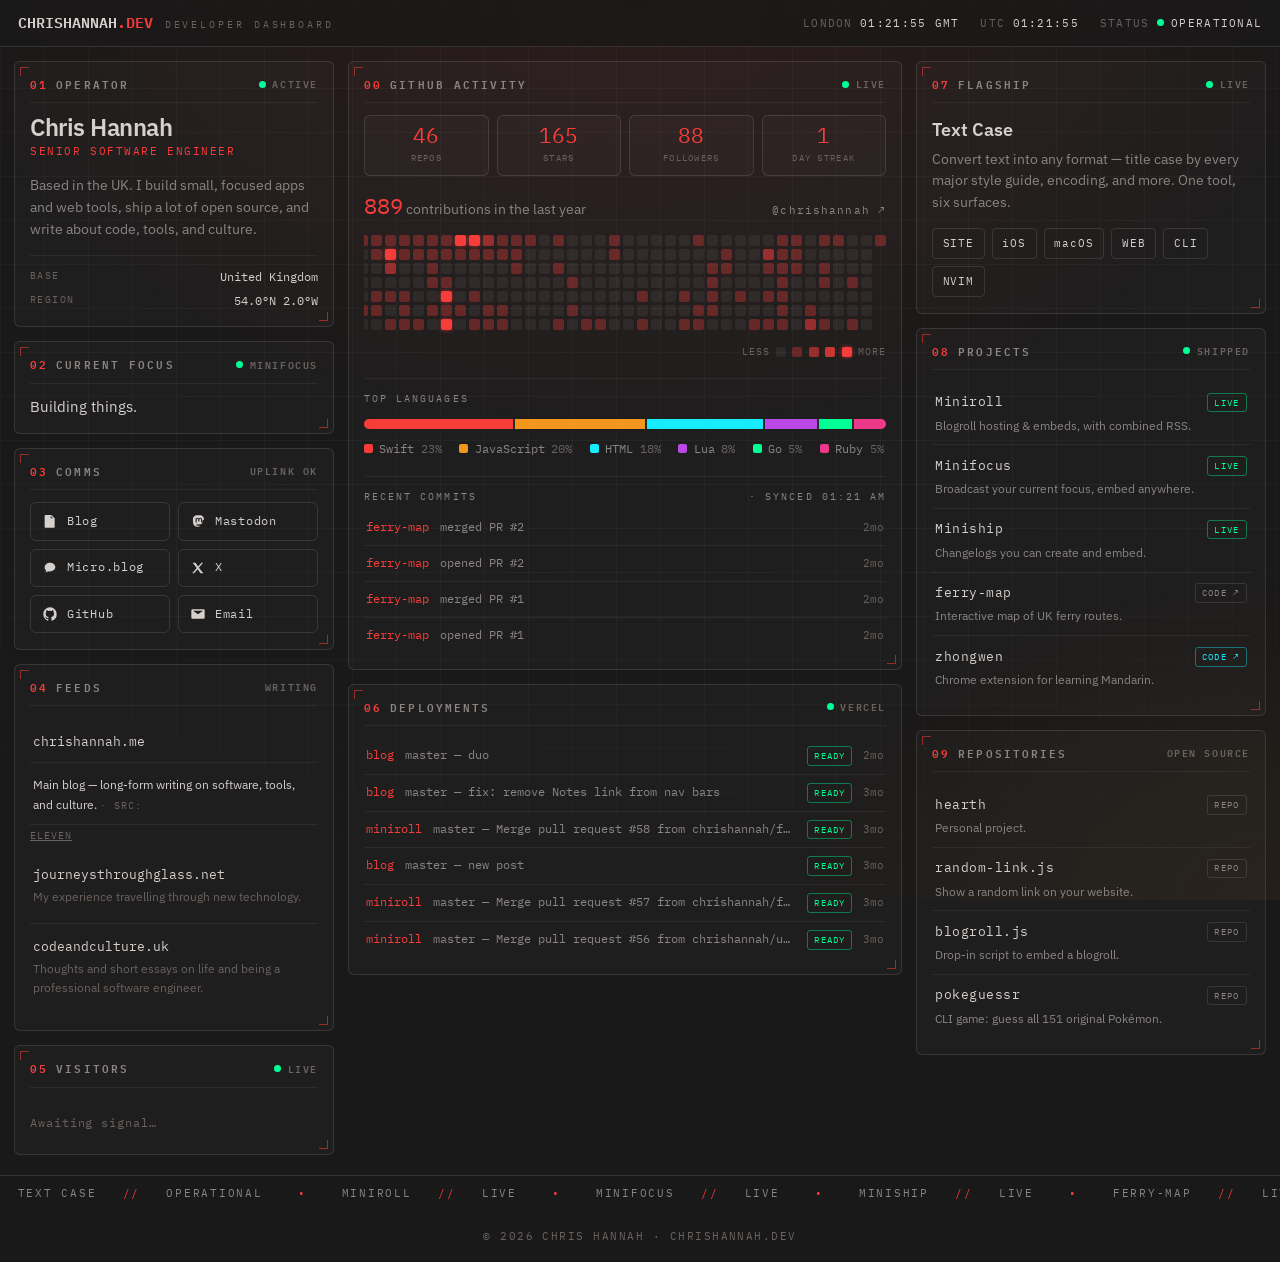
==== commit 8f50636c: "Guard focus against code/CSS (stop font-face blob rendering) The endpoint discovery grabbed a styles" ====
--- a/index.html
+++ b/index.html
@@ -492,7 +492,10 @@
         .then(function (r) { if (!r.ok) throw 0; return r.json(); })
         .then(function (data) {
           data = data || {};
-          if (data.focus) document.getElementById("focus").textContent = String(data.focus).trim();
+          var fx = data.focus ? String(data.focus).trim() : "";
+          if (fx && fx.length <= 240 && !/[{}]|@font-face|font-family|url\(|<\/|=>|:root|\.ttf|\.woff/i.test(fx)) {
+            document.getElementById("focus").textContent = fx;
+          }
           renderFeeds(data.feeds || {});
           renderDeployments(data.deployments);
           renderGitHub(data.github);
